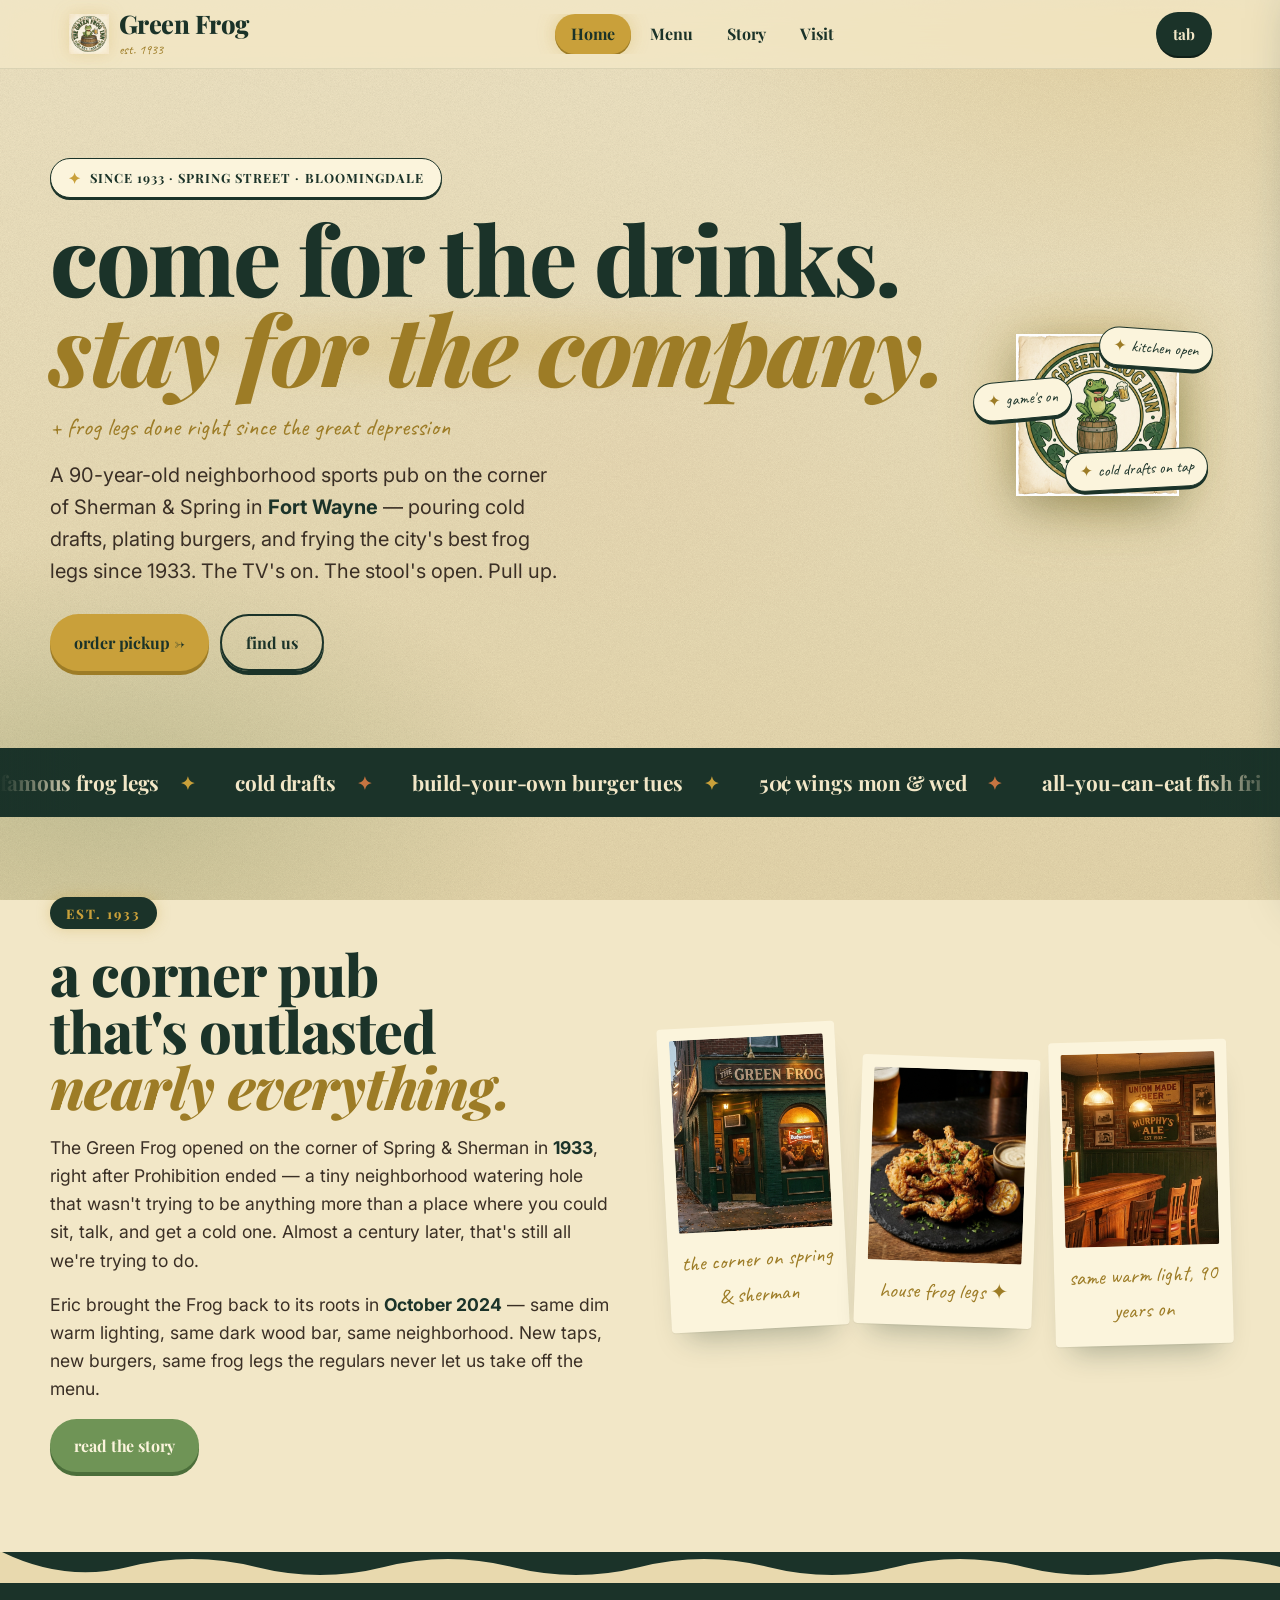
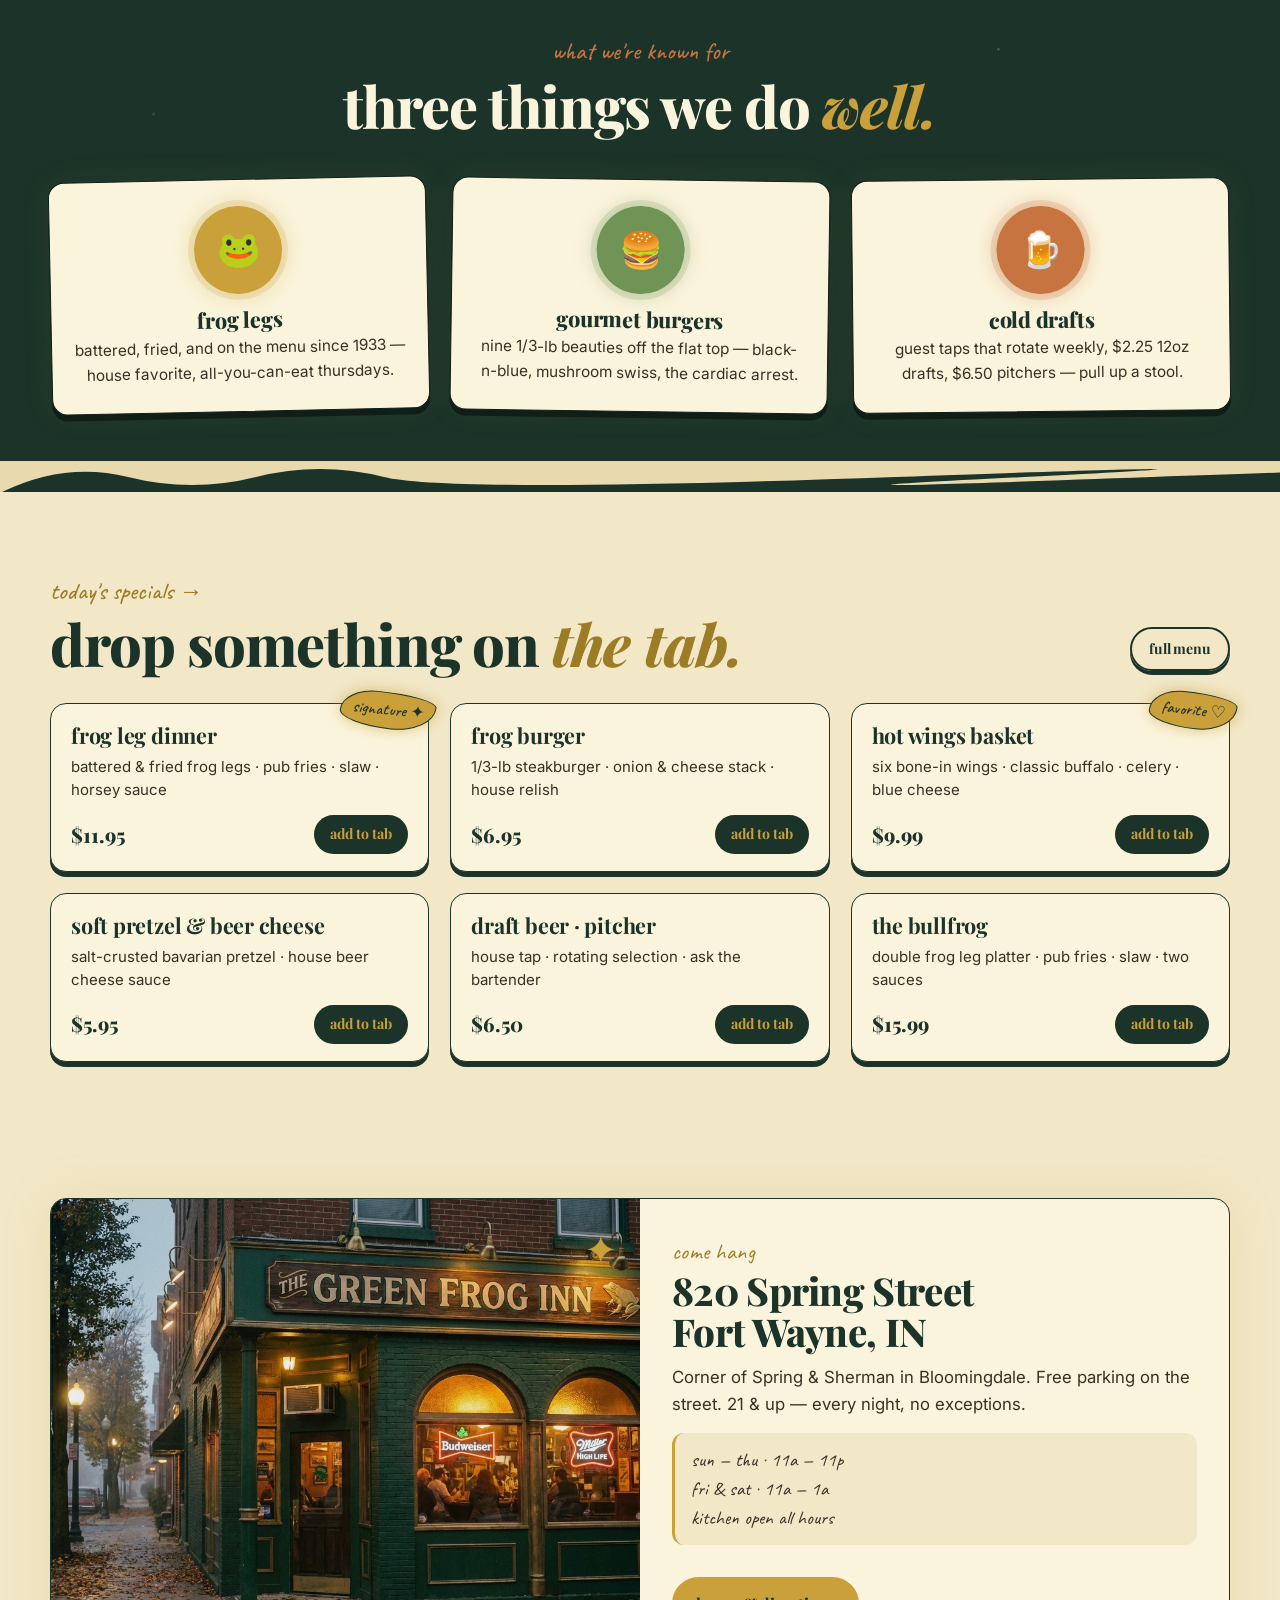
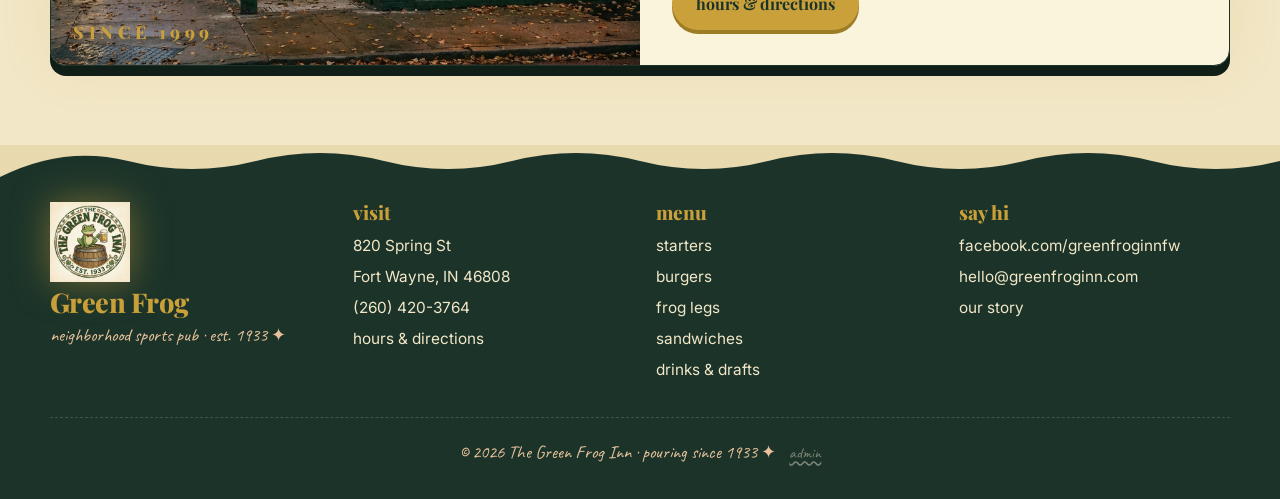
==== index.html @ 56361b11 "feat: The Green Frog Inn — 1933 neighborhood sports pub demo site 5-page customer site (index/menu/s" ====
<!doctype html>
<html lang="en">
<head>
  <meta charset="utf-8">
  <meta name="viewport" content="width=device-width, initial-scale=1, viewport-fit=cover">
  <meta name="theme-color" content="#1B3329">
  <title>The Green Frog Inn — neighborhood sports pub · Fort Wayne since 1933</title>
  <meta name="description" content="The Green Frog Inn — Fort Wayne's neighborhood sports pub on Spring Street since 1933. Burgers, frog legs, wings, cold drafts, and the warmest welcome on the north side. Order pickup or come hang.">
  <link rel="icon" href="assets/img/frog-nav.png">
  <link rel="preconnect" href="https://fonts.googleapis.com">
  <link rel="preconnect" href="https://fonts.gstatic.com" crossorigin>
  <link href="https://fonts.googleapis.com/css2?family=Caveat:wght@400;500;600;700&family=Inter:wght@400;500;600;700;800;900&family=Playfair+Display:ital,wght@0,400..900;1,400..900&display=swap" rel="stylesheet">
  <link rel="stylesheet" href="assets/css/base.css">
  <link rel="stylesheet" href="assets/css/components.css">
  <link rel="stylesheet" href="assets/css/pages.css">
</head>
<body>

<!-- ========== NAV ========== -->
<header class="nav" role="banner">
  <div class="wrap nav__row">
    <a class="nav__brand" href="index.html" aria-label="The Green Frog Inn — home">
      <img src="assets/img/frog-mark.png" alt="">
      <span>
        <span class="nav__brand-text">Green Frog</span>
        <span class="nav__brand-tag">est. 1933</span>
      </span>
    </a>
    <nav class="nav__links" aria-label="Primary">
      <a class="nav__link" href="index.html">Home</a>
      <a class="nav__link" href="menu.html">Menu</a>
      <a class="nav__link" href="story.html">Story</a>
      <a class="nav__link" href="visit.html">Visit</a>
    </nav>
    <button class="nav__cart" data-cart-open aria-label="Open tab">
      <span>tab</span>
      <span class="nav__cart-count" data-cart-count style="display:none">0</span>
    </button>
  </div>
</header>

<!-- ========== HERO ========== -->
<section class="hero">
  <div class="hero__fireflies" aria-hidden="true">
    <span></span><span></span><span></span><span></span><span></span>
  </div>
  <div class="wrap hero__inner">
    <div class="hero__copy">
      <span class="hero__eyebrow" data-reveal>since 1933 · spring street · bloomingdale</span>
      <h1 class="hero__title" data-reveal data-reveal-delay="1">
        <span>come for the drinks.</span>
        <span class="hero__title-glow">stay for the company.</span>
      </h1>
      <span class="hero__hand-tag" data-reveal data-reveal-delay="2">+ frog legs done right since the great depression</span>
      <p class="hero__lede" data-reveal data-reveal-delay="2">
        A 90-year-old neighborhood sports pub on the corner of Sherman &amp; Spring in
        <strong>Fort Wayne</strong> — pouring cold drafts, plating burgers, and frying
        the city's best frog legs since 1933. The TV's on. The stool's open. Pull up.
      </p>
      <div class="hero__ctas" data-reveal data-reveal-delay="3">
        <a class="btn btn--ember" href="menu.html">order pickup →</a>
        <a class="btn btn--ghost" href="visit.html">find us</a>
      </div>
    </div>
    <div class="hero__art">
      <div class="hero__art-blob"></div>
      <div class="hero__art-blob moss"></div>
      <img class="hero__art-mark" src="assets/img/frog-logo.png" alt="The Green Frog Inn vintage 1933 pub badge with a friendly green frog on a barrel holding a beer">
      <span class="hero__art-tag t1">kitchen open</span>
      <span class="hero__art-tag t2">game's on</span>
      <span class="hero__art-tag t3">cold drafts on tap</span>
    </div>
  </div>
</section>

<!-- ========== MARQUEE ========== -->
<div class="marquee" aria-hidden="true">
  <div class="marquee__track">
    <span>famous frog legs</span>
    <span>cold drafts</span>
    <span>build-your-own burger tues</span>
    <span>50¢ wings mon &amp; wed</span>
    <span>all-you-can-eat fish fri</span>
    <span>since '33</span>
    <span>spring &amp; sherman</span>
    <span>21 &amp; up · always</span>
  </div>
</div>

<!-- ========== STORY ========== -->
<section class="story">
  <div class="wrap story__inner">
    <div class="story__copy" data-reveal>
      <span class="story__since">EST. 1933</span>
      <h2>a corner pub<br>that's outlasted<br><em>nearly everything.</em></h2>
      <p>
        The Green Frog opened on the corner of Spring &amp; Sherman in <strong>1933</strong>,
        right after Prohibition ended — a tiny neighborhood watering hole that wasn't
        trying to be anything more than a place where you could sit, talk, and get
        a cold one. Almost a century later, that's still all we're trying to do.
      </p>
      <p>
        Eric brought the Frog back to its roots in <strong>October 2024</strong> —
        same dim warm lighting, same dark wood bar, same neighborhood. New taps,
        new burgers, same frog legs the regulars never let us take off the menu.
      </p>
      <a class="btn btn--moss" href="story.html">read the story</a>
    </div>
    <div class="story__photos" data-reveal data-reveal-delay="2">
      <figure class="polaroid polaroid--tilt-l">
        <img src="assets/img/storefront.png" alt="The Green Frog Inn corner pub at twilight, warm amber glow inside the windows">
        <figcaption>the corner on spring &amp; sherman</figcaption>
      </figure>
      <figure class="polaroid polaroid--tilt-r">
        <img src="assets/img/frog-legs.png" alt="A plate of crispy golden fried frog legs with parsley and lemon">
        <figcaption>house frog legs ✦</figcaption>
      </figure>
      <figure class="polaroid polaroid--tilt-c">
        <img src="assets/img/interior.png" alt="Cozy 1933 pub interior with brass beer taps, dark wood bar, and warm tungsten lights">
        <figcaption>same warm light, 90 years on</figcaption>
      </figure>
    </div>
  </div>
</section>

<!-- ========== HIGHLIGHTS ========== -->
<section class="highlights">
  <div class="highlights__stars" aria-hidden="true"></div>
  <div class="wrap">
    <div class="highlights__head">
      <span class="hand">what we're known for</span>
      <h2>three things we do <em>well.</em></h2>
    </div>
    <div class="highlights__row">
      <article class="highlight" data-reveal>
        <div class="highlight__icon">🐸</div>
        <h3>frog legs</h3>
        <p>battered, fried, and on the menu since 1933 — house favorite, all-you-can-eat thursdays.</p>
      </article>
      <article class="highlight" data-reveal data-reveal-delay="1">
        <div class="highlight__icon">🍔</div>
        <h3>gourmet burgers</h3>
        <p>nine 1/3-lb beauties off the flat top — black-n-blue, mushroom swiss, the cardiac arrest.</p>
      </article>
      <article class="highlight" data-reveal data-reveal-delay="2">
        <div class="highlight__icon">🍺</div>
        <h3>cold drafts</h3>
        <p>guest taps that rotate weekly, $2.25 12oz drafts, $6.50 pitchers — pull up a stool.</p>
      </article>
    </div>
  </div>
</section>

<!-- ========== MENU PREVIEW ========== -->
<section class="menu-preview wrap">
  <div class="menu-preview__head">
    <div>
      <span class="hand">today's specials →</span>
      <h2>drop something on <em>the tab.</em></h2>
    </div>
    <a class="btn btn--ghost btn--small" href="menu.html">full menu</a>
  </div>

  <div class="menu-preview__grid" data-reveal>

    <article class="item-card">
      <span class="item-card__sticker">signature ✦</span>
      <h3 class="item-card__name">frog leg dinner</h3>
      <p class="item-card__desc">battered &amp; fried frog legs · pub fries · slaw · horsey sauce</p>
      <div class="item-card__row">
        <span class="item-card__price">$11.95</span>
        <button class="item-card__add"
          data-add
          data-id="frog-legs"
          data-name="frog leg dinner"
          data-price="11.95"
          data-sub="battered · fries · slaw"
          data-emoji="🐸">
          <span>add to tab</span>
        </button>
      </div>
    </article>

    <article class="item-card">
      <h3 class="item-card__name">frog burger</h3>
      <p class="item-card__desc">1/3-lb steakburger · onion &amp; cheese stack · house relish</p>
      <div class="item-card__row">
        <span class="item-card__price">$6.95</span>
        <button class="item-card__add"
          data-add
          data-id="frog-burger"
          data-name="frog burger"
          data-price="6.95"
          data-sub="1/3lb · house relish"
          data-emoji="🍔">
          <span>add to tab</span>
        </button>
      </div>
    </article>

    <article class="item-card">
      <span class="item-card__sticker">favorite ♡</span>
      <h3 class="item-card__name">hot wings basket</h3>
      <p class="item-card__desc">six bone-in wings · classic buffalo · celery · blue cheese</p>
      <div class="item-card__row">
        <span class="item-card__price">$9.99</span>
        <button class="item-card__add"
          data-add
          data-id="wings-basket"
          data-name="hot wings basket"
          data-price="9.99"
          data-sub="6 wings · pick your sauce">
          <span>add to tab</span>
        </button>
      </div>
    </article>

    <article class="item-card">
      <h3 class="item-card__name">soft pretzel &amp; beer cheese</h3>
      <p class="item-card__desc">salt-crusted bavarian pretzel · house beer cheese sauce</p>
      <div class="item-card__row">
        <span class="item-card__price">$5.95</span>
        <button class="item-card__add"
          data-add
          data-id="pretzel"
          data-name="soft pretzel &amp; beer cheese"
          data-price="5.95"
          data-sub="house beer cheese"
          data-emoji="🥨">
          <span>add to tab</span>
        </button>
      </div>
    </article>

    <article class="item-card">
      <h3 class="item-card__name">draft beer · pitcher</h3>
      <p class="item-card__desc">house tap · rotating selection · ask the bartender</p>
      <div class="item-card__row">
        <span class="item-card__price">$6.50</span>
        <button class="item-card__add"
          data-add
          data-id="draft-pitcher"
          data-name="draft beer pitcher"
          data-price="6.50"
          data-sub="rotating tap"
          data-emoji="🍺">
          <span>add to tab</span>
        </button>
      </div>
    </article>

    <article class="item-card">
      <h3 class="item-card__name">the bullfrog</h3>
      <p class="item-card__desc">double frog leg platter · pub fries · slaw · two sauces</p>
      <div class="item-card__row">
        <span class="item-card__price">$15.99</span>
        <button class="item-card__add"
          data-add
          data-id="bullfrog"
          data-name="the bullfrog"
          data-price="15.99"
          data-sub="double frog legs · 2 sauces"
          data-emoji="🐸">
          <span>add to tab</span>
        </button>
      </div>
    </article>

  </div>
</section>

<!-- ========== VISIT TEASER ========== -->
<section class="wrap">
  <div class="visit-teaser" data-reveal>
    <div class="visit-teaser__art">
      <img src="assets/img/storefront.png" alt="The Green Frog Inn at twilight, brick corner pub with warm amber light inside, autumn leaves on the sidewalk">
    </div>
    <div class="visit-teaser__copy">
      <span class="eyebrow">come hang</span>
      <h2>820 Spring Street<br>Fort Wayne, IN</h2>
      <p>Corner of Spring &amp; Sherman in Bloomingdale. Free parking on the street. 21 &amp; up — every night, no exceptions.</p>
      <p class="visit-teaser__hours">
        sun — thu · 11a — 11p<br>
        fri &amp; sat · 11a — 1a<br>
        kitchen open all hours
      </p>
      <a class="btn btn--ember" href="visit.html" style="margin-top:1rem">hours &amp; directions</a>
    </div>
  </div>
</section>

<!-- ========== FOOTER ========== -->
<footer class="footer">
  <div class="footer__grid">
    <div class="footer__brand">
      <img src="assets/img/frog-mark.png" alt="">
      <div class="footer__brand-text">Green Frog</div>
      <span class="footer__brand-tag">neighborhood sports pub · est. 1933 ✦</span>
    </div>
    <div>
      <h4 class="footer__title">visit</h4>
      <div class="footer__list">
        <a>820 Spring St</a>
        <a>Fort Wayne, IN 46808</a>
        <a href="tel:+12604203764">(260) 420-3764</a>
        <a href="visit.html">hours &amp; directions</a>
      </div>
    </div>
    <div>
      <h4 class="footer__title">menu</h4>
      <div class="footer__list">
        <a href="menu.html#starters">starters</a>
        <a href="menu.html#burgers">burgers</a>
        <a href="menu.html#frog-legs">frog legs</a>
        <a href="menu.html#sandwiches">sandwiches</a>
        <a href="menu.html#drinks">drinks &amp; drafts</a>
      </div>
    </div>
    <div>
      <h4 class="footer__title">say hi</h4>
      <div class="footer__list">
        <a href="https://www.facebook.com/greenfroginnfw" target="_blank" rel="noopener">facebook.com/greenfroginnfw</a>
        <a href="mailto:hello@greenfroginn.com">hello@greenfroginn.com</a>
        <a href="story.html">our story</a>
      </div>
    </div>
  </div>
  <div class="footer__bottom">
    © 2026 The Green Frog Inn · pouring since 1933 ✦
    <a href="admin.html">admin</a>
  </div>
</footer>

<!-- ========== CART DRAWER ========== -->
<aside class="cart-drawer" data-cart-drawer aria-hidden="true">
  <div class="cart-drawer__scrim"></div>
  <div class="cart-drawer__panel">
    <div class="cart-drawer__header">
      <h2 class="cart-drawer__title">your tab ✦</h2>
      <button class="cart-drawer__close" data-cart-close aria-label="Close tab">×</button>
    </div>

    <div class="cart-list" data-cart-list></div>

    <div class="cart-empty" data-cart-empty>
      <img src="assets/img/frog-mark.png" alt="">
      <p>nothing on the tab yet — pick something good</p>
      <a class="btn btn--ember btn--small" href="menu.html" style="margin-top:1rem">browse menu</a>
    </div>

    <div class="cart-foot">
      <div class="cart-total">
        <span>total <small>(pickup)</small></span>
        <span data-cart-total>$0.00</span>
      </div>
      <button class="btn btn--ember cart-checkout" data-cart-checkout>
        place pickup order →
      </button>
      <p style="text-align:center;margin-top:.7rem;font-family:var(--font-hand);color:var(--ember-deep);font-size:1.05rem">
        order online, pick up at 820 spring st
      </p>
    </div>
  </div>
</aside>

<!-- ========== CUSTOMIZE MODAL ========== -->
<div class="modal" data-modal hidden role="dialog" aria-modal="true" aria-labelledby="modal-title">
  <div class="modal__scrim" data-modal-close></div>
  <div class="modal__panel">
    <header class="modal__header">
      <h2 id="modal-title" data-modal-title>customize</h2>
      <button class="modal__close" type="button" data-modal-close aria-label="Close">×</button>
    </header>
    <p class="modal__desc" data-modal-desc></p>
    <div data-modal-groups></div>
    <footer class="modal__footer">
      <div class="modal__total"><span>total</span> <span data-modal-total>$0.00</span></div>
      <div class="modal__buttons">
        <button class="modal__remove" type="button" data-modal-remove style="display:none">remove from tab</button>
        <button class="btn btn--ember modal__add" type="button" data-modal-confirm>add to tab</button>
      </div>
    </footer>
  </div>
</div>

<!-- Toast -->
<div class="toast" data-toast role="status" aria-live="polite"></div>

<script src="assets/js/customize.js"></script>
<script src="assets/js/cart.js"></script>
<script src="assets/js/main.js"></script>
</body>
</html>
---- assets/css/base.css ----
/* =========================================================
   THE GREEN FROG INN — Base + Tokens
   "Pond & brass": neighborhood sports pub established 1933.
   Vintage tavern. Forest green. Warm brass. Lily pads.
   Come for the drinks, stay for the company.
   ========================================================= */

:root {
  /* ---------- Color palette ---------- */
  /* Forest — primary canvas (deep moss/pond green) */
  --midnight:      #1B3329;  /* deep forest, almost black-green */
  --midnight-deep: #0F1F18;  /* darkest pond ink */
  --dusk:          #2E4D3C;  /* lighter forest */
  --dusk-2:        #426B53;  /* hover/border forest */

  /* Brass — primary accent (warm pub brass/gold) */
  --ember:         #C9A03A;  /* warm brass */
  --ember-deep:    #9D7C26;  /* deeper antiqued brass */
  --ember-glow:    #E8C868;  /* polished brass glow */

  /* Honey — secondary warm (gilded gold) */
  --honey:         #D9B65D;  /* honey gold */
  --honey-soft:    #F2DD9C;  /* soft honey */

  /* Moss — sage/lily-pad green accent */
  --moss:          #6F9456;  /* lily pad green */
  --moss-deep:     #4B6E3A;  /* leaf-back deep green */

  /* Peach — copper rust accent (warm) */
  --peach:         #C77441;  /* copper rust */
  --peach-soft:    #E8C29B;  /* soft warm sand */

  /* Parchment — page backdrop (aged paper) */
  --cream:         #F2E7C7;  /* warm aged cream */
  --cream-2:       #E8D9AE;  /* deeper cream parchment */
  --cream-3:       #D3BD86;  /* sandstone */
  --paper:         #FBF4DC;  /* lightest aged paper */

  /* Neutrals */
  --ink:           #1A1410;  /* darkest brown-black */
  --ink-soft:      #3A2F25;  /* warm dark */
  --bone:          #FCF6E2;

  /* Pond / frog accent */
  --pond:          #0F2D24;  /* deep pond water */
  --frog-belly:    #E8DC9B;  /* pale frog-belly yellow-cream */
  --lily-bloom:    #F2C2D8;  /* lily bloom pink (subtle accent) */

  /* ---------- Type ---------- */
  --font-display: 'Playfair Display', 'Iowan Old Style', Georgia, serif;
  --font-body:    'Inter', system-ui, -apple-system, sans-serif;
  --font-hand:    'Caveat', 'Bradley Hand', cursive;
  --font-mono:    'JetBrains Mono', 'Courier New', monospace;

  /* ---------- Sizing ---------- */
  --fs-eyebrow: 0.78rem;
  --fs-body:    1.05rem;
  --fs-lead:    1.25rem;
  --fs-h6:      1.15rem;
  --fs-h5:      1.4rem;
  --fs-h4:      1.85rem;
  --fs-h3:      2.4rem;
  --fs-h2:      clamp(2rem, 4.6vw, 3.6rem);
  --fs-h1:      clamp(2.2rem, 7vw, 5.6rem);
  --fs-mega:    clamp(3.4rem, 11vw, 8.4rem);

  /* ---------- Spacing ---------- */
  --gap-1: .35rem;
  --gap-2: .7rem;
  --gap-3: 1.1rem;
  --gap-4: 1.6rem;
  --gap-5: 2.4rem;
  --gap-6: 3.5rem;
  --gap-7: 5rem;
  --gap-8: 7rem;

  /* ---------- Radii ---------- */
  --r-blob:   55% 45% 60% 40% / 40% 55% 45% 60%;
  --r-blob-2: 38% 62% 45% 55% / 60% 30% 70% 40%;
  --r-pill:   999px;
  --r-card:   16px;
  --r-soft:   12px;

  /* ---------- Shadows ---------- */
  --sh-paper:    0 1px 0 rgba(15,31,24,.04), 0 18px 32px -14px rgba(15,31,24,.28);
  --sh-pop:      0 6px 0 var(--midnight);
  --sh-pop-sm:   0 4px 0 var(--midnight);
  --sh-pop-ember:0 4px 0 var(--ember-deep);
  --sh-glow:     0 0 24px rgba(201,160,58,.45), 0 0 50px rgba(201,160,58,.18);
  --sh-glow-sm:  0 0 14px rgba(201,160,58,.55);
  --sh-glow-moss:0 0 18px rgba(111,148,86,.40);

  /* ---------- Motion ---------- */
  --ease-glow:    cubic-bezier(.22,.61,.36,1);
  --ease-bouncy:  cubic-bezier(.34,1.32,.64,1);
  --ease-soft:    cubic-bezier(.4,.05,.2,1);
  --ease-hop:     cubic-bezier(.5,1.8,.4,.9);
}

/* ---------- Reset ---------- */
*, *::before, *::after { box-sizing: border-box; margin: 0; padding: 0; }
html { scroll-behavior: smooth; -webkit-text-size-adjust: 100%; }
body {
  font-family: var(--font-body);
  font-size: var(--fs-body);
  font-weight: 400;
  line-height: 1.6;
  color: var(--ink-soft);
  background: var(--cream);
  overflow-x: hidden;
  min-height: 100vh;
  position: relative;
  -webkit-font-smoothing: antialiased;
  -moz-osx-font-smoothing: grayscale;
}
img, svg, video { display: block; max-width: 100%; height: auto; }
button { font: inherit; cursor: pointer; border: 0; background: none; color: inherit; }
a { color: inherit; text-decoration: none; }
ul { list-style: none; }
input, textarea, select { font: inherit; color: inherit; }

/* ---------- Page atmosphere — aged parchment + pond mist ---------- */
body::before {
  content: "";
  position: fixed; inset: 0; z-index: 0; pointer-events: none;
  opacity: .25; mix-blend-mode: multiply;
  background-image: url("data:image/svg+xml;utf8,<svg xmlns='http://www.w3.org/2000/svg' width='260' height='260'><filter id='n'><feTurbulence type='fractalNoise' baseFrequency='1.5' numOctaves='2' stitchTiles='stitch'/><feColorMatrix values='0 0 0 0 0.12 0 0 0 0 0.10 0 0 0 0 0.07 0 0 0 0.55 0'/></filter><rect width='100%' height='100%' filter='url(%23n)'/></svg>");
}

/* Forest-to-amber wash, anchored to scroll — pond reflection */
body::after {
  content: "";
  position: fixed; inset: 0; z-index: -1; pointer-events: none;
  background:
    radial-gradient(55% 45% at 90% 0%, rgba(201,160,58,.22), transparent 70%),
    radial-gradient(50% 40% at 8% 88%, rgba(75,110,58,.20), transparent 70%),
    radial-gradient(30% 30% at 50% 50%, rgba(232,194,155,.10), transparent 70%),
    linear-gradient(180deg, var(--cream) 0%, var(--cream-2) 100%);
}

main, section, header, footer, nav { position: relative; z-index: 1; }

/* ---------- Typography presets ---------- */
.eyebrow {
  font-family: var(--font-hand);
  font-size: 1.4rem;
  color: var(--ember-deep);
  display: inline-block;
  letter-spacing: .02em;
}
.hand {
  font-family: var(--font-hand);
  color: var(--ember-deep);
  font-weight: 500;
}
.display {
  font-family: var(--font-display);
  font-weight: 800;
  letter-spacing: -.02em;
  line-height: .95;
  color: var(--midnight);
}

h1, h2, h3, h4 {
  font-family: var(--font-display);
  font-weight: 800;
  line-height: 1.05;
  letter-spacing: -.018em;
  color: var(--midnight);
}
h1 { font-size: var(--fs-h1); line-height: 1.0; }
h2 { font-size: var(--fs-h2); }
h3 { font-size: var(--fs-h3); }
h4 { font-size: var(--fs-h4); }
p { max-width: 64ch; }
strong { color: var(--midnight); font-weight: 700; }
em {
  font-style: italic;
  color: var(--ember-deep);
  font-family: var(--font-display);
}

/* ---------- Layout helpers ---------- */
.wrap        { width: min(1180px, 100% - 2.4rem); margin-inline: auto; }
.wrap-narrow { width: min(820px,  100% - 2.4rem); margin-inline: auto; }
.section       { padding-block: var(--gap-7); }
.section-tight { padding-block: var(--gap-6); }

/* ---------- Selection / Focus ---------- */
::selection { background: var(--ember); color: var(--midnight); }
:focus-visible {
  outline: 2px solid var(--ember-deep);
  outline-offset: 3px;
  border-radius: 6px;
}

/* ---------- Reveal on scroll ---------- */
[data-reveal] {
  opacity: 0;
  transform: translateY(28px);
  transition: opacity .75s var(--ease-soft), transform .75s var(--ease-glow);
}
[data-reveal].is-revealed { opacity: 1; transform: none; }
[data-reveal][data-reveal-delay="1"] { transition-delay: .08s; }
[data-reveal][data-reveal-delay="2"] { transition-delay: .18s; }
[data-reveal][data-reveal-delay="3"] { transition-delay: .28s; }
[data-reveal][data-reveal-delay="4"] { transition-delay: .38s; }

/* ---------- Brass glow animation (signature) ---------- */
@keyframes ember-pulse {
  0%, 100% {
    box-shadow:
      0 0 0 rgba(201,160,58,0),
      0 0 18px rgba(201,160,58,.45),
      0 0 40px rgba(201,160,58,.18);
  }
  50% {
    box-shadow:
      0 0 2px rgba(232,200,104,.7),
      0 0 36px rgba(201,160,58,.65),
      0 0 70px rgba(201,160,58,.35);
  }
}

/* ---------- Lily pad drift (replaces firefly drift) ---------- */
@keyframes firefly-drift {
  0%, 100% { transform: translate(0, 0) rotate(0deg); }
  25%      { transform: translate(8px, -10px) rotate(6deg); }
  50%      { transform: translate(-4px, -18px) rotate(-4deg); }
  75%      { transform: translate(-10px, -6px) rotate(3deg); }
}

/* ---------- Frog hop (the signature motion) ---------- */
@keyframes frog-hop {
  0%, 60%, 100% { transform: translateY(0); }
  20%           { transform: translateY(-14px) scaleY(.96); }
  35%           { transform: translateY(-6px)  scaleY(1.06); }
}

/* ---------- Pond ripple ---------- */
@keyframes pond-ripple {
  0%   { transform: scale(.85); opacity: 0; }
  20%  { opacity: .6; }
  100% { transform: scale(1.8); opacity: 0; }
}

/* ---------- Brass flicker (lantern flicker, gentle) ---------- */
@keyframes glow-flicker {
  0%, 100% { opacity: .9;  filter: brightness(1); }
  45%      { opacity: 1;   filter: brightness(1.12); }
  55%      { opacity: .8;  filter: brightness(.94); }
}

/* ---------- Bubble float (rising bubbles in hero) ---------- */
@keyframes bubble-rise {
  0%   { transform: translateY(0)     scale(.85); opacity: 0; }
  10%  { opacity: .8; }
  90%  { opacity: .55; }
  100% { transform: translateY(-180px) scale(1.15); opacity: 0; }
}

/* ---------- Beer foam wobble (subtle, for accents) ---------- */
@keyframes foam-wobble {
  0%, 100% { transform: translateY(0)  rotate(0deg); }
  50%      { transform: translateY(-2px) rotate(.6deg); }
}

/* ---------- Reduced motion ---------- */
@media (prefers-reduced-motion: reduce) {
  *, *::before, *::after {
    animation-duration: 0.01ms !important;
    animation-iteration-count: 1 !important;
    transition-duration: 0.01ms !important;
    scroll-behavior: auto !important;
  }
}
---- assets/css/components.css ----
/* =========================================================
   FIREFLY — Components
   Glow-forward, refined, established neighborhood institution
   ========================================================= */

/* ---------- NAV — sticky, glowing edge on scroll ---------- */
.nav {
  position: sticky;
  top: 0;
  z-index: 50;
  backdrop-filter: blur(14px) saturate(140%);
  -webkit-backdrop-filter: blur(14px) saturate(140%);
  background: rgba(242,231,199,.82);
  border-bottom: 1px solid rgba(27,51,41,.10);
  transition: box-shadow .3s var(--ease-soft);
}
.nav.is-scrolled {
  box-shadow: 0 4px 24px -8px rgba(27,51,41,.18);
  background: rgba(242,231,199,.92);
}
.nav__row {
  display: grid;
  grid-template-columns: auto 1fr auto;
  align-items: center;
  gap: 1rem;
  padding: .7rem 1.2rem;
}
.nav__brand {
  display: inline-flex; align-items: center; gap: .6rem;
  text-decoration: none;
  flex-shrink: 0;
}
.nav__brand img {
  height: 40px; width: auto;
  filter: drop-shadow(0 0 8px rgba(201,160,58,.25));
  transition: transform .4s var(--ease-bouncy), filter .3s;
}
.nav__brand:hover img {
  transform: rotate(-8deg) scale(1.08);
  filter: drop-shadow(0 0 14px rgba(201,160,58,.55));
}
.nav__brand-text {
  font-family: var(--font-display);
  font-weight: 800;
  font-size: 1.6rem;
  color: var(--midnight);
  letter-spacing: -.02em;
  line-height: 1;
  font-variation-settings: "opsz" 144, "SOFT" 30;
}
.nav__brand-tag {
  display: block;
  font-family: var(--font-hand);
  color: var(--ember-deep);
  font-size: .85rem;
  margin-top: 1px;
  line-height: 1;
}

.nav__links {
  display: flex; align-items: center; gap: .15rem;
  justify-content: center;
  overflow-x: auto;
  scrollbar-width: none;
  scroll-snap-type: x proximity;
}
.nav__links::-webkit-scrollbar { display: none; }
.nav__link {
  position: relative;
  font-family: var(--font-display);
  font-weight: 700;
  font-size: 1rem;
  color: var(--midnight);
  padding: .45rem 1rem;
  border-radius: var(--r-pill);
  white-space: nowrap;
  scroll-snap-align: center;
  transition: color .25s, background .25s;
  font-variation-settings: "opsz" 36, "SOFT" 50;
}
.nav__link::before {
  content: "";
  position: absolute;
  inset: auto 1rem 4px;
  height: 2px;
  background: var(--ember);
  border-radius: 2px;
  transform: scaleX(0);
  transform-origin: center;
  transition: transform .35s var(--ease-bouncy);
}
.nav__link:hover { color: var(--ember-deep); }
.nav__link:hover::before { transform: scaleX(1); }
.nav__link.is-active {
  color: var(--midnight);
  background: var(--ember);
  box-shadow: 0 2px 0 var(--ember-deep), 0 0 18px rgba(201,160,58,.35);
}
.nav__link.is-active::before { display: none; }

.nav__cart {
  display: inline-flex; align-items: center; gap: .45rem;
  padding: .55rem 1rem;
  background: var(--midnight);
  color: var(--cream);
  border-radius: var(--r-pill);
  font-family: var(--font-display);
  font-weight: 700;
  font-size: .95rem;
  box-shadow: 0 0 0 1px var(--midnight), 0 3px 0 var(--midnight-deep);
  transition: transform .25s var(--ease-bouncy), box-shadow .25s, background .25s;
  flex-shrink: 0;
  font-variation-settings: "opsz" 36;
}
.nav__cart:hover {
  background: var(--ember-deep);
  transform: translateY(-2px);
  box-shadow: 0 0 0 1px var(--ember-deep), 0 5px 0 var(--midnight-deep), 0 0 22px rgba(201,160,58,.4);
}
.nav__cart:active { transform: translateY(1px); box-shadow: 0 0 0 1px var(--midnight), 0 1px 0 var(--midnight-deep); }
.nav__cart-count {
  display: inline-grid; place-items: center;
  min-width: 22px; height: 22px;
  border-radius: var(--r-pill);
  background: var(--ember);
  color: var(--midnight);
  font-size: .8rem; font-weight: 800;
  padding: 0 6px;
}

/* MOBILE NAV — collapses to a single visible row, with brand + cart + a hamburger-pill */
@media (max-width: 760px) {
  .nav__row {
    grid-template-columns: 1fr auto;
    grid-template-rows: auto auto;
    grid-template-areas:
      "brand cart"
      "links links";
    padding: .55rem .85rem .65rem;
    gap: .55rem .8rem;
    row-gap: .6rem;
  }
  .nav__brand { grid-area: brand; }
  .nav__cart  { grid-area: cart;  }
  .nav__links {
    grid-area: links;
    display: grid;
    grid-template-columns: repeat(4, 1fr);
    gap: .35rem;
    overflow: visible;
    padding: 0;
  }
  .nav__brand img { height: 36px; }
  .nav__brand-text { font-size: 1.35rem; }
  .nav__brand-tag { display: none; }
  .nav__link {
    font-size: .82rem;
    padding: .45rem .3rem;
    text-align: center;
    border-radius: 10px;
    border: 1.5px solid var(--midnight);
    background: var(--paper);
  }
  .nav__link::before { display: none; }
  .nav__link:nth-child(odd)  { transform: rotate(-1deg); }
  .nav__link:nth-child(even) { transform: rotate(1deg); }
  .nav__link.is-active {
    background: var(--midnight);
    color: var(--ember);
    transform: rotate(0deg);
    box-shadow: 0 2px 0 var(--ember), 0 0 14px rgba(201,160,58,.4);
  }
  .nav__cart { padding: .45rem .8rem; font-size: .9rem; }
  .nav__cart-count { min-width: 20px; height: 20px; font-size: .75rem; }
}
@media (max-width: 420px) {
  .nav__brand-text { font-size: 1.15rem; }
  .nav__link { font-size: .72rem; padding: .42rem .2rem; }
  .nav__cart span:first-child { display: none; }
}

/* ---------- BUTTONS — solid weight, glow on hover ---------- */
.btn {
  display: inline-flex; align-items: center; gap: .5rem;
  font-family: var(--font-display);
  font-weight: 700;
  font-size: 1rem;
  padding: .85rem 1.5rem;
  border-radius: var(--r-pill);
  background: var(--midnight);
  color: var(--paper);
  box-shadow: 0 4px 0 var(--midnight-deep);
  transition: transform .25s var(--ease-bouncy), box-shadow .25s, background .25s;
  border: 0;
  font-variation-settings: "opsz" 60;
  letter-spacing: -.005em;
}
.btn:hover {
  transform: translateY(-3px);
  box-shadow: 0 7px 0 var(--midnight-deep), 0 0 24px rgba(27,51,41,.25);
}
.btn:active { transform: translateY(2px); box-shadow: 0 2px 0 var(--midnight-deep); }

.btn--ember {
  background: var(--ember);
  color: var(--midnight);
  box-shadow: 0 4px 0 var(--ember-deep);
}
.btn--ember:hover {
  background: var(--honey);
  box-shadow: 0 7px 0 var(--ember-deep), 0 0 30px rgba(201,160,58,.6);
}
.btn--ember:active { box-shadow: 0 2px 0 var(--ember-deep); }

.btn--moss {
  background: var(--moss);
  color: var(--paper);
  box-shadow: 0 4px 0 var(--moss-deep);
}
.btn--moss:hover {
  box-shadow: 0 7px 0 var(--moss-deep), 0 0 24px rgba(111,148,86,.4);
}
.btn--moss:active { box-shadow: 0 2px 0 var(--moss-deep); }

.btn--ghost {
  background: transparent;
  color: var(--midnight);
  border: 2px solid var(--midnight);
  box-shadow: 0 4px 0 var(--midnight);
}
.btn--ghost:hover {
  background: var(--midnight);
  color: var(--ember);
}

.btn--small { font-size: .88rem; padding: .55rem 1.05rem; }

/* ---------- DIVIDERS — wavy ember underline ---------- */
.squiggle {
  display: block;
  width: 100%;
  height: 24px;
  color: var(--ember);
  margin-block: var(--gap-4);
}
.squiggle svg { width: 100%; height: 100%; display: block; }

/* ---------- POLAROID CARD ---------- */
.polaroid {
  background: var(--paper);
  padding: 12px 12px 18px;
  border-radius: 4px;
  box-shadow: 0 1px 1px rgba(27,51,41,.06), 0 20px 30px -16px rgba(27,51,41,.35);
  position: relative;
}
.polaroid img {
  width: 100%; aspect-ratio: 4/5; object-fit: cover;
  border-radius: 2px;
  background: var(--cream-3);
}
.polaroid figcaption {
  margin-top: 12px;
  font-family: var(--font-hand);
  font-size: 1.35rem;
  color: var(--ember-deep);
  text-align: center;
  transform: rotate(-1deg);
}
.polaroid--tilt-l { transform: rotate(-3deg); }
.polaroid--tilt-r { transform: rotate(2.5deg); }
.polaroid--tilt-c { transform: rotate(-.8deg); }

/* ---------- MENU ITEM CARD ---------- */
.item-card {
  background: var(--paper);
  border: 1.5px solid var(--midnight);
  border-radius: var(--r-card);
  padding: 1.25rem 1.25rem 1.1rem;
  display: grid;
  grid-template-rows: auto 1fr auto;
  gap: .5rem;
  position: relative;
  box-shadow: 0 5px 0 var(--midnight);
  transition: transform .35s var(--ease-bouncy), box-shadow .35s, border-color .25s;
}
.item-card:hover {
  transform: translate(-2px, -4px);
  box-shadow: 0 9px 0 var(--midnight), 0 0 26px rgba(201,160,58,.18);
  border-color: var(--ember-deep);
}
.item-card__name {
  font-family: var(--font-display);
  font-weight: 700;
  font-size: 1.35rem;
  color: var(--midnight);
  line-height: 1.05;
  font-variation-settings: "opsz" 60, "SOFT" 50;
  letter-spacing: -.01em;
}
.item-card__desc {
  font-size: .94rem;
  color: var(--ink-soft);
  line-height: 1.55;
}
.item-card__row {
  display: flex; align-items: center; justify-content: space-between;
  margin-top: .35rem;
  gap: .55rem;
}
.item-card__price {
  font-family: var(--font-display);
  font-weight: 800;
  font-size: 1.25rem;
  color: var(--midnight);
}
.item-card__add {
  display: inline-flex; align-items: center; gap: .35rem;
  background: var(--midnight); color: var(--ember);
  padding: .5rem 1rem;
  border-radius: var(--r-pill);
  font-family: var(--font-display);
  font-weight: 700;
  font-size: .88rem;
  transition: background .2s, color .2s, transform .25s var(--ease-bouncy), box-shadow .25s;
}
.item-card__add:hover {
  background: var(--ember);
  color: var(--midnight);
  box-shadow: 0 0 18px rgba(201,160,58,.55);
}
.item-card__add.is-added {
  background: var(--moss);
  color: var(--paper);
}

.item-card__sticker {
  position: absolute;
  top: -12px; right: -8px;
  background: var(--ember);
  color: var(--midnight);
  font-family: var(--font-hand);
  font-size: 1.05rem;
  font-weight: 500;
  padding: .25rem .7rem;
  border-radius: var(--r-blob-2);
  border: 1.5px solid var(--midnight);
  transform: rotate(6deg);
  box-shadow: 0 0 14px rgba(201,160,58,.6);
}

/* ---------- CART DRAWER ---------- */
.cart-drawer {
  position: fixed; inset: 0;
  display: grid;
  grid-template-columns: 1fr min(420px, 92vw);
  pointer-events: none;
  z-index: 100;
}
.cart-drawer__scrim {
  background: rgba(27,51,41,.55);
  backdrop-filter: blur(2px);
  -webkit-backdrop-filter: blur(2px);
  opacity: 0;
  transition: opacity .35s var(--ease-soft);
}
.cart-drawer__panel {
  background: var(--paper);
  border-left: 2px solid var(--midnight);
  padding: 1.4rem 1.4rem 2rem;
  overflow-y: auto;
  transform: translateX(110%);
  transition: transform .45s var(--ease-glow);
  display: flex; flex-direction: column;
  box-shadow: -20px 0 50px rgba(27,51,41,.4);
}
.cart-drawer.is-open { pointer-events: auto; }
.cart-drawer.is-open .cart-drawer__scrim { opacity: 1; pointer-events: auto; }
.cart-drawer.is-open .cart-drawer__panel { transform: translateX(0); }

.cart-drawer__header {
  display: flex; align-items: center; justify-content: space-between;
  margin-bottom: 1rem;
  padding-bottom: .8rem;
  border-bottom: 1.5px dashed var(--dusk-2);
}
.cart-drawer__title {
  font-family: var(--font-display);
  font-weight: 800;
  font-size: 1.7rem;
  color: var(--midnight);
  letter-spacing: -.02em;
}
.cart-drawer__close {
  width: 38px; height: 38px;
  border-radius: var(--r-pill);
  background: var(--cream-2);
  font-size: 1.3rem;
  display: grid; place-items: center;
  transition: transform .3s var(--ease-bouncy), background .25s;
  color: var(--midnight);
}
.cart-drawer__close:hover { background: var(--midnight); color: var(--ember); transform: rotate(90deg); }

.cart-list { display: flex; flex-direction: column; gap: .85rem; flex: 1; }
.cart-line {
  display: grid;
  grid-template-columns: 50px 1fr auto;
  gap: .8rem;
  align-items: center;
  padding: .7rem;
  background: var(--cream);
  border: 1.5px solid rgba(27,51,41,.18);
  border-radius: var(--r-soft);
}
.cart-line__name {
  font-family: var(--font-display);
  font-weight: 700;
  color: var(--midnight);
  font-size: 1rem;
  line-height: 1.1;
}
.cart-line__sub {
  font-family: var(--font-hand);
  color: var(--ember-deep);
  font-size: 1rem;
  line-height: 1;
}
.cart-line__qty {
  display: inline-flex; align-items: center; gap: .4rem;
  margin-top: .35rem;
}
.cart-line__qty button {
  width: 26px; height: 26px;
  border-radius: var(--r-pill);
  background: var(--paper);
  border: 1.5px solid var(--midnight);
  font-family: var(--font-display);
  font-weight: 700;
  line-height: 1;
  color: var(--midnight);
  transition: background .2s, color .2s;
}
.cart-line__qty button:hover { background: var(--ember); }
.cart-line__qty span { min-width: 18px; text-align: center; font-family: var(--font-display); font-weight: 700; color: var(--midnight); }

.cart-mark {
  width: 50px; height: 50px;
  border-radius: 10px;
  background: var(--midnight);
  color: var(--ember);
  display: grid; place-items: center;
  font-size: 1.6rem;
  filter: drop-shadow(0 0 8px rgba(201,160,58,.3));
}

.cart-empty {
  text-align: center;
  padding: 2.5rem 1rem;
  color: var(--ink-soft);
}
.cart-empty img {
  width: 96px;
  margin: 0 auto 1rem;
  opacity: .9;
  animation: glow-flicker 3.5s ease-in-out infinite;
}
.cart-empty p {
  margin: 0 auto;
  font-family: var(--font-hand);
  font-size: 1.4rem;
  color: var(--ember-deep);
  max-width: 22ch;
}

.cart-foot {
  margin-top: 1rem;
  padding-top: .9rem;
  border-top: 1.5px dashed var(--dusk-2);
}
.cart-total {
  display: flex; justify-content: space-between; align-items: baseline;
  font-family: var(--font-display);
  font-weight: 800;
  font-size: 1.4rem;
  color: var(--midnight);
  margin-bottom: 1rem;
}
.cart-total small { font-size: .8rem; color: var(--ink-soft); font-weight: 500; }
.cart-checkout { width: 100%; justify-content: center; }

.cart-line__right { text-align: right; display: flex; flex-direction: column; align-items: flex-end; gap: .35rem; }
.cart-line__price { font-family: var(--font-display); font-weight: 800; font-size: 1.05rem; color: var(--midnight); }
.cart-line__actions { display: flex; gap: .25rem; }
.cart-line__edit, .cart-line__remove {
  font-family: var(--font-hand);
  font-size: 1rem;
  padding: .25rem .55rem;
  border-radius: 999px;
  transition: background .2s, color .2s;
}
.cart-line__edit  { color: var(--moss-deep); }
.cart-line__edit:hover { background: var(--moss); color: var(--paper); }
.cart-line__remove { color: var(--ember-deep); }
.cart-line__remove:hover { background: var(--midnight); color: var(--ember); }

/* ---------- CUSTOMIZE MODAL ---------- */
.modal {
  position: fixed; inset: 0; z-index: 110;
  display: flex; align-items: center; justify-content: center;
  padding: 1rem;
  pointer-events: none;
}
.modal[hidden] { display: none; }
.modal.is-open { pointer-events: auto; }
.modal__scrim {
  position: absolute; inset: 0;
  background: rgba(27,51,41,.65);
  backdrop-filter: blur(6px);
  -webkit-backdrop-filter: blur(6px);
  opacity: 0;
  transition: opacity .3s var(--ease-soft);
}
.modal.is-open .modal__scrim { opacity: 1; }
.modal__panel {
  position: relative;
  background: var(--paper);
  border: 1.5px solid var(--midnight);
  border-radius: 22px;
  padding: 1.6rem 1.6rem 1.4rem;
  max-width: 540px;
  width: 100%;
  max-height: 92vh;
  overflow-y: auto;
  box-shadow: 0 12px 0 var(--midnight), 0 30px 60px -12px rgba(27,51,41,.55);
  transform: translateY(20px) scale(.96);
  opacity: 0;
  transition: transform .4s var(--ease-glow), opacity .25s var(--ease-soft);
}
.modal.is-open .modal__panel { transform: none; opacity: 1; }
.modal__header {
  display: flex; align-items: center; justify-content: space-between;
  margin-bottom: .25rem;
}
.modal__header h2 {
  font-family: var(--font-display);
  font-weight: 800;
  font-size: 1.85rem;
  color: var(--midnight);
  line-height: 1;
}
.modal__close {
  width: 36px; height: 36px;
  border-radius: 50%;
  background: var(--cream-2);
  display: grid; place-items: center;
  font-size: 1.3rem;
  color: var(--midnight);
  transition: transform .3s var(--ease-bouncy), background .25s, color .25s;
}
.modal__close:hover { background: var(--midnight); color: var(--ember); transform: rotate(90deg); }
.modal__desc {
  color: var(--ink-soft);
  font-style: italic;
  margin-bottom: 1.2rem;
  font-size: .98rem;
}

.opt-group { margin-bottom: 1.1rem; }
.opt-group__label {
  font-family: var(--font-hand);
  font-size: 1.35rem;
  color: var(--ember-deep);
  margin-bottom: .45rem;
  display: inline-block;
  letter-spacing: .015em;
}
.opt-group__options { display: flex; flex-wrap: wrap; gap: .4rem; }
.opt-pill {
  display: inline-flex;
  align-items: center;
  gap: .35rem;
  padding: .45rem .9rem;
  border-radius: 999px;
  background: var(--cream);
  border: 1.5px solid var(--midnight);
  font-family: var(--font-display);
  font-weight: 600;
  font-size: .92rem;
  color: var(--midnight);
  transition: background .2s, color .2s, transform .25s var(--ease-bouncy);
}
.opt-pill:hover { background: var(--ember); }
.opt-pill.is-selected {
  background: var(--midnight);
  color: var(--ember);
  box-shadow: 0 0 12px rgba(201,160,58,.35);
}
.opt-pill.is-selected:hover { background: var(--ember-deep); color: var(--midnight); }
.opt-delta { font-size: .8rem; opacity: .85; font-weight: 500; }

.modal__footer {
  display: flex;
  align-items: center;
  justify-content: space-between;
  gap: 1rem;
  margin-top: .8rem;
  padding-top: 1rem;
  border-top: 1.5px dashed var(--dusk-2);
  flex-wrap: wrap;
}
.modal__total {
  font-family: var(--font-display);
  font-weight: 800;
  font-size: 1.4rem;
  color: var(--midnight);
  display: flex;
  align-items: baseline;
  gap: .8rem;
}
.modal__total small { font-size: .8rem; color: var(--ink-soft); font-family: var(--font-hand); font-weight: 500; }
.modal__buttons { display: flex; gap: .5rem; flex-wrap: wrap; }
.modal__remove {
  font-family: var(--font-hand);
  font-size: 1.05rem;
  color: var(--ember-deep);
  padding: .55rem 1rem;
  border-radius: 999px;
  border: 1.5px dashed var(--ember-deep);
}
.modal__remove:hover { background: var(--ember-deep); color: var(--paper); border-style: solid; }

@media (max-width: 480px) {
  .modal__panel { padding: 1.2rem; }
  .modal__header h2 { font-size: 1.5rem; }
  .modal__footer { flex-direction: column; align-items: stretch; }
  .modal__buttons { width: 100%; }
  .modal__add { flex: 1; justify-content: center; }
}

/* ---------- TOAST ---------- */
.toast {
  position: fixed;
  bottom: 1.6rem; left: 50%;
  transform: translateX(-50%) translateY(20px);
  background: var(--midnight);
  color: var(--ember);
  padding: .8rem 1.25rem;
  border-radius: var(--r-pill);
  font-family: var(--font-display);
  font-weight: 700;
  font-size: .94rem;
  z-index: 200;
  opacity: 0;
  pointer-events: none;
  transition: opacity .25s, transform .35s var(--ease-glow);
  box-shadow: 0 12px 32px -8px rgba(27,51,41,.6), 0 0 24px rgba(201,160,58,.35);
}
.toast.is-on {
  opacity: 1; transform: translateX(-50%) translateY(0);
}
.toast::before {
  content: "✦";
  margin-right: .4rem;
  color: var(--ember);
  animation: glow-flicker 1.4s ease-in-out infinite;
}

/* ---------- FOOTER ---------- */
.footer {
  background: var(--midnight);
  color: var(--cream);
  padding: 3.5rem 1.2rem 2rem;
  margin-top: var(--gap-7);
  position: relative;
}
.footer::before {
  content: "";
  position: absolute; left: 0; right: 0; top: -1px; height: 32px;
  background: var(--cream-2);
  -webkit-mask: url("data:image/svg+xml;utf8,<svg xmlns='http://www.w3.org/2000/svg' viewBox='0 0 1200 32' preserveAspectRatio='none'><path d='M0 32 Q60 0 120 16 T240 16 T360 16 T480 16 T600 16 T720 16 T840 16 T960 16 T1080 16 T1200 16 V0 H0 Z' fill='black'/></svg>") no-repeat center / 100% 100%;
  mask: url("data:image/svg+xml;utf8,<svg xmlns='http://www.w3.org/2000/svg' viewBox='0 0 1200 32' preserveAspectRatio='none'><path d='M0 32 Q60 0 120 16 T240 16 T360 16 T480 16 T600 16 T720 16 T840 16 T960 16 T1080 16 T1200 16 V0 H0 Z' fill='black'/></svg>") no-repeat center / 100% 100%;
}
.footer__grid {
  display: grid;
  grid-template-columns: repeat(auto-fit, minmax(180px, 1fr));
  gap: 2rem;
  max-width: 1180px; margin: 0 auto 2.2rem;
}
.footer__brand img {
  width: 80px;
  filter: drop-shadow(0 0 18px rgba(201,160,58,.5));
  animation: glow-flicker 4s ease-in-out infinite;
}
.footer__brand-text {
  font-family: var(--font-display);
  font-weight: 800;
  font-size: 1.7rem;
  color: var(--ember);
  margin-top: .4rem;
  letter-spacing: -.02em;
  line-height: 1;
}
.footer__brand-tag {
  font-family: var(--font-hand);
  color: var(--peach-soft);
  font-size: 1.15rem;
  display: block;
  margin-top: .3rem;
}
.footer__title {
  font-family: var(--font-display);
  font-weight: 800;
  font-size: 1.2rem;
  color: var(--ember);
  margin-bottom: .7rem;
  letter-spacing: -.005em;
}
.footer__list { display: flex; flex-direction: column; gap: .4rem; font-size: .96rem; }
.footer__list a { transition: color .2s; }
.footer__list a:hover { color: var(--honey-soft); }
.footer__bottom {
  text-align: center;
  font-family: var(--font-hand);
  color: var(--peach-soft);
  font-size: 1.15rem;
  border-top: 1px dashed rgba(242,231,199,.18);
  padding-top: 1.2rem;
  max-width: 1180px;
  margin: 0 auto;
}
.footer__bottom a {
  color: rgba(244,236,212,.45);
  font-family: var(--font-hand);
  font-size: .95rem;
  margin-left: .6rem;
  text-decoration: underline wavy;
  text-underline-offset: 3px;
}
.footer__bottom a:hover { color: var(--ember); }
---- assets/css/pages.css ----
/* =========================================================
   FIREFLY — Page-specific layouts
   Hero, marquee, story, highlights, menu, visit
   ========================================================= */

/* ---------- HERO (HOME) ---------- */
.hero {
  position: relative;
  padding: clamp(2.5rem, 7vw, 6rem) 0 clamp(3rem, 6vw, 5rem);
  overflow: hidden;
}
.hero__inner {
  display: grid;
  grid-template-columns: 1.05fr .95fr;
  align-items: center;
  gap: 2rem;
}
.hero__copy { position: relative; z-index: 2; }
.hero__eyebrow {
  display: inline-flex;
  align-items: center;
  gap: .5rem;
  margin-bottom: .9rem;
  padding: .4rem 1.05rem;
  border: 1.5px solid var(--midnight);
  border-radius: var(--r-pill);
  font-family: var(--font-display);
  font-weight: 700;
  font-size: .8rem;
  letter-spacing: .08em;
  text-transform: uppercase;
  color: var(--midnight);
  background: var(--paper);
  box-shadow: 0 2px 0 var(--midnight);
}
.hero__eyebrow::before {
  content: "✦";
  color: var(--ember);
  font-size: .95rem;
  animation: glow-flicker 2.2s ease-in-out infinite;
}
.hero__title {
  font-family: var(--font-display);
  font-weight: 800;
  font-size: clamp(2.8rem, 7.5vw, 6.4rem);
  line-height: .94;
  letter-spacing: -.025em;
  color: var(--midnight);
  margin-bottom: 1rem;
  position: relative;
  font-variation-settings: "opsz" 144, "SOFT" 30;
}
.hero__title span {
  display: block;
  white-space: nowrap;
}
.hero__title-glow {
  color: var(--ember-deep);
  font-style: italic;
  font-variation-settings: "opsz" 144, "SOFT" 50;
  position: relative;
}
.hero__title-glow::after {
  content: "";
  position: absolute;
  inset: -.05em -.1em;
  background: radial-gradient(ellipse at center, rgba(201,160,58,.22) 0%, transparent 65%);
  z-index: -1;
  pointer-events: none;
  filter: blur(8px);
}
.hero__hand-tag {
  font-family: var(--font-hand);
  color: var(--ember-deep);
  font-size: 1.55rem;
  display: inline-block;
  transform: rotate(-2deg);
  margin: -.1rem 0 .8rem;
}
.hero__lede {
  font-size: var(--fs-lead);
  color: var(--ink-soft);
  max-width: 40ch;
  margin-bottom: 1.7rem;
}
.hero__ctas { display: flex; gap: .7rem; flex-wrap: wrap; }

.hero__art {
  position: relative;
  display: grid;
  place-items: center;
  padding: 1rem;
}
.hero__art-blob {
  position: absolute;
  width: 72%;
  aspect-ratio: 1 / 1;
  background: radial-gradient(circle at 50% 50%, rgba(201,160,58,.85) 0%, rgba(201,160,58,.45) 35%, rgba(201,160,58,0) 70%);
  border-radius: 50%;
  z-index: 0;
  top: 12%;
  left: 14%;
  filter: blur(20px);
  animation: ember-pulse 5.5s ease-in-out infinite;
}
.hero__art-blob.moss {
  background: radial-gradient(circle at 50% 50%, rgba(111,148,86,.55) 0%, rgba(111,148,86,0) 65%);
  width: 55%;
  top: 28%;
  left: auto;
  right: 8%;
  filter: blur(28px);
  animation: ember-pulse 7.5s ease-in-out infinite .8s;
}
.hero__art-mark {
  position: relative;
  z-index: 2;
  width: 78%;
  max-width: 380px;
  filter: drop-shadow(0 12px 22px rgba(27,51,41,.3)) drop-shadow(0 0 32px rgba(201,160,58,.4));
  animation: firefly-drift 9s ease-in-out infinite;
}
.hero__art-tag {
  position: absolute;
  z-index: 3;
  font-family: var(--font-hand);
  background: var(--paper);
  border: 1.5px solid var(--midnight);
  padding: .35rem .85rem;
  border-radius: 999px;
  color: var(--midnight);
  font-size: 1rem;
  box-shadow: 0 3px 0 var(--midnight);
  white-space: nowrap;
}
.hero__art-tag::before {
  content: "✦";
  color: var(--ember-deep);
  margin-right: .3rem;
  animation: glow-flicker 1.8s ease-in-out infinite;
}
.hero__art-tag.t1 { top: 6%;   right: 2%;  transform: rotate(4deg);  }
.hero__art-tag.t2 { top: 32%;  left: -2%;  transform: rotate(-5deg); }
.hero__art-tag.t3 { bottom: 12%; right: 4%; transform: rotate(-3deg); }

/* Twinkling fireflies — pure CSS dots that float around */
.hero__fireflies { position: absolute; inset: 0; pointer-events: none; z-index: 1; }
.hero__fireflies span {
  position: absolute;
  width: 6px; height: 6px;
  border-radius: 50%;
  background: var(--ember);
  box-shadow: 0 0 8px var(--ember), 0 0 18px rgba(201,160,58,.7);
  opacity: 0;
}
.hero__fireflies span:nth-child(1) { top: 18%; left: 8%;  animation: firefly-dance-1 7s ease-in-out infinite; }
.hero__fireflies span:nth-child(2) { top: 65%; left: 22%; animation: firefly-dance-2 9s ease-in-out infinite 1.5s; }
.hero__fireflies span:nth-child(3) { top: 35%; left: 48%; animation: firefly-dance-1 8s ease-in-out infinite 3s; }
.hero__fireflies span:nth-child(4) { top: 80%; left: 70%; animation: firefly-dance-2 10s ease-in-out infinite .5s; }
.hero__fireflies span:nth-child(5) { top: 22%; left: 90%; animation: firefly-dance-1 11s ease-in-out infinite 2s; }

@keyframes firefly-dance-1 {
  0%,100%  { transform: translate(0, 0) scale(.85); opacity: 0; }
  10%      { opacity: .9; }
  50%      { transform: translate(40px, -30px) scale(1.1); opacity: .8; }
  90%      { opacity: .7; }
}
@keyframes firefly-dance-2 {
  0%,100%  { transform: translate(0, 0) scale(.9); opacity: 0; }
  15%      { opacity: 1; }
  50%      { transform: translate(-30px, -50px) scale(1.05); opacity: .85; }
  85%      { opacity: .6; }
}

/* ---------- MARQUEE — running ticker with glow ---------- */
.marquee {
  background: var(--midnight);
  color: var(--cream);
  font-family: var(--font-display);
  font-weight: 700;
  font-size: 1.3rem;
  padding: 1rem 0;
  overflow: hidden;
  border-block: 2px solid var(--midnight);
  position: relative;
  display: flex;
  letter-spacing: -.005em;
}
.marquee::before, .marquee::after {
  content: "";
  position: absolute; top: 0; bottom: 0;
  width: 80px;
  z-index: 2;
  pointer-events: none;
}
.marquee::before { left: 0;  background: linear-gradient(90deg, var(--midnight), transparent); }
.marquee::after  { right: 0; background: linear-gradient(-90deg, var(--midnight), transparent); }
.marquee__track {
  display: flex;
  flex-shrink: 0;
  gap: 2.5rem;
  padding-right: 2.5rem;
  white-space: nowrap;
  animation: marquee-scroll 38s linear infinite;
  will-change: transform;
  min-width: 100%;
  justify-content: space-around;
}
.marquee__track span {
  display: inline-flex;
  align-items: center;
  gap: 1.3rem;
  flex-shrink: 0;
}
.marquee__track span::after {
  content: "✦";
  color: var(--ember);
  font-size: 1.1rem;
  animation: glow-flicker 2.4s ease-in-out infinite;
  flex-shrink: 0;
}
.marquee__track span:nth-child(odd)::after  { color: var(--ember); }
.marquee__track span:nth-child(even)::after { color: var(--peach); }
@keyframes marquee-scroll {
  from { transform: translateX(0); }
  to   { transform: translateX(-100%); }
}

/* ---------- STORY (HOME) ---------- */
.story { padding: var(--gap-7) 0; }
.story__inner {
  display: grid;
  grid-template-columns: 1fr 1fr;
  gap: 3rem;
  align-items: center;
}
.story__photos {
  display: grid;
  grid-template-columns: repeat(3, 1fr);
  gap: 1rem;
  align-items: start;
}
.story__photos .polaroid { width: 100%; }
.story__photos .polaroid:nth-child(1) { transform: rotate(-3deg); margin-top: 0; }
.story__photos .polaroid:nth-child(2) { transform: rotate(2deg);  margin-top: 2rem; }
.story__photos .polaroid:nth-child(3) { transform: rotate(-1.5deg); margin-top: 1rem; }
.story__photos .polaroid {
  transition: transform .4s var(--ease-bouncy), box-shadow .4s;
}
.story__photos .polaroid:hover {
  transform: translateY(-8px) rotate(0deg);
  box-shadow: 0 1px 1px rgba(27,51,41,.08), 0 26px 38px -16px rgba(27,51,41,.5), 0 0 28px rgba(201,160,58,.25);
}
.story__copy h2 {
  font-size: var(--fs-h2);
  color: var(--midnight);
  margin-bottom: 1.2rem;
  line-height: .98;
}
.story__copy h2 em {
  font-style: italic;
  color: var(--ember-deep);
  font-variation-settings: "opsz" 144, "SOFT" 50;
}
.story__copy p { margin-bottom: 1rem; font-size: 1.1rem; color: var(--ink-soft); }
.story__copy p strong { color: var(--midnight); }
.story__since {
  display: inline-flex;
  align-items: center;
  gap: .5rem;
  padding: .35rem 1rem;
  background: var(--midnight);
  color: var(--ember);
  border-radius: var(--r-pill);
  font-family: var(--font-display);
  font-weight: 800;
  font-size: .82rem;
  letter-spacing: .15em;
  margin-bottom: 1rem;
  box-shadow: 0 0 14px rgba(201,160,58,.35);
}

/* ---------- HIGHLIGHTS (3 things we do well) ---------- */
.highlights {
  background: var(--midnight);
  color: var(--cream);
  padding: var(--gap-7) 0;
  position: relative;
  overflow: hidden;
}
.highlights::before {
  content: ""; position: absolute; left: 0; right: 0; height: 32px; top: -1px;
  background: var(--cream-2);
  -webkit-mask: url("data:image/svg+xml;utf8,<svg xmlns='http://www.w3.org/2000/svg' viewBox='0 0 1200 32' preserveAspectRatio='none'><path d='M0 0 Q60 32 120 16 T240 16 T360 16 T480 16 T600 16 T720 16 T840 16 T960 16 T1080 16 T1200 16 V32 H0 Z' fill='black'/></svg>") no-repeat center / 100% 100%;
          mask: url("data:image/svg+xml;utf8,<svg xmlns='http://www.w3.org/2000/svg' viewBox='0 0 1200 32' preserveAspectRatio='none'><path d='M0 0 Q60 32 120 16 T240 16 T360 16 T480 16 T600 16 T720 16 T840 16 T960 16 T1080 16 T1200 16 V32 H0 Z' fill='black'/></svg>") no-repeat center / 100% 100%;
}
.highlights::after {
  content: ""; position: absolute; left: 0; right: 0; height: 32px; bottom: -1px;
  background: var(--cream-2);
  -webkit-mask: url("data:image/svg+xml;utf8,<svg xmlns='http://www.w3.org/2000/svg' viewBox='0 0 1200 32' preserveAspectRatio='none'><path d='M0 32 Q60 0 120 16 T240 16 T360 16 T480 16 T600 16 T720 16 T840 16 T960 16 T1080 16 T1200 16 V0 H0 Z' fill='black'/></svg>") no-repeat center / 100% 100%;
          mask: url("data:image/svg+xml;utf8,<svg xmlns='http://www.w3.org/2000/svg' viewBox='0 0 1200 32' preserveAspectRatio='none'><path d='M0 32 Q60 0 120 16 T240 16 T360 16 T840 16 T960 16 T1080 16 T1200 16 V0 H0 Z' fill='black'/></svg>") no-repeat center / 100% 100%;
}

/* Subtle starfield in highlights bg */
.highlights__stars {
  position: absolute; inset: 0;
  background-image:
    radial-gradient(circle at 12% 30%, rgba(201,160,58,.6) 0, transparent 2px),
    radial-gradient(circle at 78% 18%, rgba(232,200,104,.7) 0, transparent 2px),
    radial-gradient(circle at 22% 78%, rgba(199,116,65,.55) 0, transparent 2px),
    radial-gradient(circle at 88% 65%, rgba(201,160,58,.6) 0, transparent 2px),
    radial-gradient(circle at 50% 50%, rgba(245,200,75,.45) 0, transparent 2px);
  opacity: .55;
  pointer-events: none;
  animation: glow-flicker 4s ease-in-out infinite;
}

.highlights__head {
  text-align: center;
  margin-bottom: 2.7rem;
  position: relative;
}
.highlights__head h2 {
  color: var(--paper);
  font-size: var(--fs-h2);
}
.highlights__head h2 em {
  color: var(--ember);
  font-style: italic;
}
.highlights__head .hand {
  color: var(--peach);
  font-size: 1.5rem;
  display: block;
  margin-bottom: .3rem;
}
.highlights__row {
  display: grid;
  grid-template-columns: repeat(3, 1fr);
  gap: 1.4rem;
  position: relative;
}
.highlight {
  background: var(--paper);
  color: var(--ink-soft);
  padding: 1.6rem 1.4rem;
  border-radius: var(--r-card);
  text-align: center;
  border: 1.5px solid var(--midnight-deep);
  box-shadow: 0 6px 0 var(--midnight-deep), 0 0 32px rgba(201,160,58,.08);
  transition: transform .35s var(--ease-bouncy), box-shadow .35s;
  position: relative;
}
.highlight:nth-child(1) { transform: rotate(-1.2deg); }
.highlight:nth-child(2) { transform: rotate(.8deg); }
.highlight:nth-child(3) { transform: rotate(-.6deg); }
.highlight:hover {
  transform: translateY(-6px) rotate(-.5deg);
  box-shadow: 0 12px 0 var(--midnight-deep), 0 0 36px rgba(201,160,58,.32);
}
.highlight__icon {
  width: 88px; height: 88px;
  margin: 0 auto .9rem;
  border-radius: 50%;
  display: grid; place-items: center;
  background: var(--ember);
  font-size: 2.2rem;
  box-shadow: 0 0 0 6px rgba(201,160,58,.18), 0 0 24px rgba(201,160,58,.4);
}
.highlight:nth-child(2) .highlight__icon { background: var(--moss); color: var(--paper); box-shadow: 0 0 0 6px rgba(111,148,86,.18), 0 0 22px rgba(111,148,86,.4); }
.highlight:nth-child(3) .highlight__icon { background: var(--peach); box-shadow: 0 0 0 6px rgba(199,116,65,.2), 0 0 22px rgba(199,116,65,.45); }
.highlight h3 {
  font-family: var(--font-display);
  font-weight: 800;
  font-size: 1.35rem;
  color: var(--midnight);
  margin-bottom: .35rem;
  letter-spacing: -.01em;
}
.highlight p { font-size: .96rem; color: var(--ink-soft); margin: 0 auto; }

/* ---------- MENU PREVIEW (on home) ---------- */
.menu-preview { padding: var(--gap-7) 0; }
.menu-preview__head {
  display: flex; justify-content: space-between; align-items: end;
  margin-bottom: 2rem;
  flex-wrap: wrap;
  gap: 1rem;
}
.menu-preview__head h2 {
  font-size: var(--fs-h2);
  color: var(--midnight);
  line-height: .98;
}
.menu-preview__head h2 em {
  color: var(--ember-deep);
  font-style: italic;
}
.menu-preview__head .hand {
  font-size: 1.5rem;
  display: block;
  margin-bottom: .3rem;
}
.menu-preview__grid {
  display: grid;
  grid-template-columns: repeat(3, 1fr);
  gap: 1.3rem;
}
@media (max-width: 900px) {
  .menu-preview__grid { grid-template-columns: repeat(2, 1fr); }
}
@media (max-width: 560px) {
  .menu-preview__grid { grid-template-columns: 1fr; }
}

/* ---------- VISIT TEASER ---------- */
.visit-teaser {
  display: grid;
  grid-template-columns: 1fr 1fr;
  background: var(--paper);
  border: 1.5px solid var(--midnight);
  border-radius: var(--r-card);
  overflow: hidden;
  margin: var(--gap-6) auto;
  box-shadow: 0 10px 0 var(--midnight-deep), 0 0 50px rgba(201,160,58,.15);
}
.visit-teaser__art {
  position: relative;
  min-height: 360px;
  overflow: hidden;
  background: var(--midnight);
}
.visit-teaser__art img {
  position: absolute;
  inset: 0;
  width: 100%; height: 100%;
  object-fit: cover;
  opacity: .92;
}
.visit-teaser__art::before {
  content: "✦";
  position: absolute;
  top: 1.2rem; right: 1.4rem;
  font-size: 2.5rem;
  color: var(--ember);
  z-index: 2;
  animation: glow-flicker 2.4s ease-in-out infinite;
  text-shadow: 0 0 20px rgba(201,160,58,.6);
}
.visit-teaser__art::after {
  content: "since 1999";
  position: absolute;
  bottom: 1.2rem; left: 1.4rem;
  font-family: var(--font-display);
  font-weight: 800;
  font-size: 1.1rem;
  color: var(--ember);
  z-index: 2;
  letter-spacing: .25em;
  text-transform: uppercase;
}
.visit-teaser__copy { padding: 2.2rem 2rem; }
.visit-teaser__copy h2 {
  font-size: var(--fs-h3);
  margin-bottom: .8rem;
  color: var(--midnight);
  line-height: 1.05;
}
.visit-teaser__copy p { color: var(--ink-soft); margin-bottom: 1rem; }
.visit-teaser__hours {
  font-family: var(--font-hand);
  color: var(--ember-deep);
  font-size: 1.2rem;
  line-height: 1.5;
  background: var(--cream);
  padding: .8rem 1rem;
  border-radius: var(--r-soft);
  border-left: 3px solid var(--ember);
}

/* ========================================================= */
/* ---------- MENU PAGE ---------- */
/* ========================================================= */
.menu-hero {
  text-align: center;
  padding: 4rem 1rem 1.6rem;
}
.menu-hero h1 {
  font-size: var(--fs-h1);
  color: var(--midnight);
}
.menu-hero h1 em {
  color: var(--ember-deep);
  font-style: italic;
}
.menu-hero p {
  font-family: var(--font-hand);
  color: var(--ember-deep);
  font-size: 1.4rem;
  margin: .5rem auto 0;
}

.menu-tabs {
  display: flex;
  flex-wrap: wrap;
  gap: .4rem;
  justify-content: center;
  padding: 1.4rem 0;
  position: sticky;
  top: 64px;
  z-index: 20;
  background: linear-gradient(180deg, var(--cream) 65%, transparent 100%);
  backdrop-filter: blur(6px);
}
.menu-tab {
  padding: .55rem 1.1rem;
  border-radius: var(--r-pill);
  font-family: var(--font-display);
  font-weight: 700;
  font-size: .95rem;
  background: var(--paper);
  color: var(--midnight);
  border: 1.5px solid var(--midnight);
  transition: background .25s, color .25s, transform .25s var(--ease-bouncy), box-shadow .25s;
}
.menu-tab:hover { background: var(--ember); transform: translateY(-2px); box-shadow: 0 3px 0 var(--midnight); }
.menu-tab.is-active {
  background: var(--midnight);
  color: var(--ember);
  box-shadow: 0 3px 0 var(--ember-deep), 0 0 18px rgba(201,160,58,.4);
}

.menu-section { padding: 1.4rem 0 2.5rem; scroll-margin-top: 140px; }
.menu-section__title {
  font-family: var(--font-display);
  font-weight: 800;
  font-size: var(--fs-h3);
  color: var(--midnight);
  margin-bottom: .35rem;
  display: inline-block;
  position: relative;
}
.menu-section__title::after {
  content: "";
  display: block; height: 6px;
  background: url("data:image/svg+xml;utf8,<svg xmlns='http://www.w3.org/2000/svg' viewBox='0 0 200 8'><path d='M0 5 Q25 0 50 4 T100 4 T150 4 T200 4' fill='none' stroke='%23F2A93B' stroke-width='3' stroke-linecap='round'/></svg>") no-repeat;
  background-size: 100% 100%;
  margin-top: 2px;
}
.menu-section__sub {
  font-family: var(--font-hand);
  color: var(--ember-deep);
  font-size: 1.2rem;
  margin-bottom: 1.5rem;
}
.menu-grid {
  display: grid;
  grid-template-columns: repeat(3, 1fr);
  gap: 1.3rem;
}
.menu-grid--2 { grid-template-columns: repeat(2, 1fr); }
@media (max-width: 1000px) {
  .menu-grid { grid-template-columns: repeat(2, 1fr); }
}
@media (max-width: 600px) {
  .menu-grid, .menu-grid--2 { grid-template-columns: 1fr; }
}

/* ========================================================= */
/* ---------- STORY PAGE ---------- */
/* ========================================================= */
.story-page__hero {
  padding: 4rem 0 1rem;
  text-align: center;
}
.story-page__hero h1 {
  font-size: var(--fs-h1);
}
.story-page__hero h1 em {
  color: var(--ember-deep);
  font-style: italic;
}
.story-page__lead {
  max-width: 60ch; margin: 1.5rem auto;
  font-size: 1.2rem; line-height: 1.7; color: var(--ink-soft);
  text-align: center;
}

.story-page__pull {
  font-family: var(--font-display);
  font-weight: 800;
  font-style: italic;
  font-size: clamp(1.8rem, 4.5vw, 3.2rem);
  color: var(--midnight);
  text-align: center;
  line-height: 1.15;
  max-width: 20ch;
  margin: 3rem auto;
  position: relative;
  font-variation-settings: "opsz" 144, "SOFT" 80;
}
.story-page__pull em { color: var(--ember-deep); }
.story-page__pull::before {
  content: "✦";
  position: absolute;
  top: -2.6rem; left: 50%; transform: translateX(-50%);
  color: var(--ember);
  font-size: 1.8rem;
  animation: glow-flicker 2.4s ease-in-out infinite;
}

.story-page__split {
  display: grid; grid-template-columns: 1fr 1fr;
  gap: 3rem;
  margin: 3rem auto;
  align-items: center;
}
.story-page__split img {
  width: 100%;
  aspect-ratio: 4/5;
  object-fit: cover;
  border-radius: var(--r-card);
  border: 1.5px solid var(--midnight);
  box-shadow: 0 8px 0 var(--midnight-deep), 0 0 28px rgba(201,160,58,.15);
  transform: rotate(-1.5deg);
  transition: transform .4s var(--ease-bouncy);
}
.story-page__split:nth-of-type(even) img { transform: rotate(1.5deg); }
.story-page__split img:hover { transform: rotate(0deg) translateY(-4px); }

/* ========================================================= */
/* ---------- VISIT PAGE ---------- */
/* ========================================================= */
.visit-hero {
  text-align: center;
  padding: 3rem 0 1rem;
}
.visit-hero h1 { font-size: var(--fs-h1); }
.visit-hero h1 em { color: var(--ember-deep); font-style: italic; }
.visit-hero .hand { font-size: 1.5rem; margin-top: .35rem; display: block; }

.visit-grid {
  display: grid;
  grid-template-columns: 1fr 1fr;
  gap: 2rem;
  margin: 2rem auto 3rem;
}
.visit-card {
  background: var(--paper);
  border: 1.5px solid var(--midnight);
  border-radius: var(--r-card);
  padding: 2rem;
  box-shadow: 0 8px 0 var(--midnight-deep), 0 0 32px rgba(201,160,58,.1);
}
.visit-card h3 {
  color: var(--midnight);
  margin-bottom: .8rem;
  font-size: 1.7rem;
}
.hours-list {
  font-family: var(--font-hand);
  font-size: 1.35rem;
  color: var(--midnight);
  line-height: 1.7;
}
.hours-list li {
  display: flex;
  justify-content: space-between;
  border-bottom: 1px dashed rgba(27,51,41,.2);
  padding: .3rem 0;
}
.hours-list li:last-child { border-bottom: 0; }
.hours-list .closed-note { color: var(--ember-deep); font-size: 1rem; margin-top: .65rem; font-style: italic; }

.visit-map {
  width: 100%;
  aspect-ratio: 16/10;
  border-radius: var(--r-card);
  border: 1.5px solid var(--midnight);
  box-shadow: 0 8px 0 var(--midnight-deep);
  background: var(--midnight);
  display: grid;
  place-items: center;
  position: relative;
  overflow: hidden;
}
.visit-map iframe { width: 100%; height: 100%; border: 0; filter: hue-rotate(-10deg) saturate(.85) brightness(.96); }

/* Amenities tiles */
.amenities {
  display: grid;
  grid-template-columns: repeat(auto-fit, minmax(220px, 1fr));
  gap: 1.2rem;
}
.amenity-tile {
  text-align: center;
  padding: 1.4rem 1.1rem;
  border-radius: var(--r-card);
  border: 1.5px solid var(--midnight);
  box-shadow: 0 6px 0 var(--midnight);
  transition: transform .35s var(--ease-bouncy), box-shadow .35s;
}
.amenity-tile:hover { transform: translateY(-5px); box-shadow: 0 10px 0 var(--midnight), 0 0 24px rgba(201,160,58,.25); }
.amenity-tile__icon { font-size: 2.2rem; margin-bottom: .3rem; }
.amenity-tile h4 {
  font-family: var(--font-display);
  font-weight: 800;
  font-size: 1.2rem;
  margin-bottom: .3rem;
  color: var(--midnight);
}
.amenity-tile p { font-size: .94rem; color: var(--ink-soft); margin: 0 auto; }
.amenity-tile--ember { background: var(--ember); transform: rotate(-1.5deg); }
.amenity-tile--moss  { background: var(--moss); color: var(--paper); transform: rotate(1deg); }
.amenity-tile--moss h4, .amenity-tile--moss p { color: var(--paper); }
.amenity-tile--peach { background: var(--peach); transform: rotate(-.5deg); }
.amenity-tile--mid   { background: var(--midnight); color: var(--ember); transform: rotate(1.5deg); }
.amenity-tile--mid h4 { color: var(--ember); }
.amenity-tile--mid p  { color: var(--peach-soft); }

/* ========================================================= */
/* ---------- RESPONSIVE ---------- */
/* ========================================================= */
@media (max-width: 900px) {
  .hero { padding-top: 1.5rem; padding-bottom: 2rem; }
  .hero__inner {
    grid-template-columns: 1fr;
    position: relative;
    gap: 0;
  }
  .hero__copy { padding-right: 0; }
  /* Critical: keep headlines on single lines by SHRINKING, never wrapping */
  .hero__title { font-size: clamp(2rem, 10vw, 3.2rem); line-height: .98; }
  .hero__lede  { margin-top: 1rem; max-width: 100%; }
  .hero__ctas  {
    margin-top: 1.2rem;
    padding-right: 150px;
    min-height: 130px;
    align-items: center;
    align-content: center;
  }
  .hero__art {
    position: absolute;
    bottom: 0;
    right: -8px;
    width: 145px;
    height: 130px;
    margin: 0;
    padding: 0;
    pointer-events: none;
  }
  .hero__art-mark { max-width: 130px; width: 100%; }
  .hero__art-blob       { width: 88%; opacity: .55; top: 6%;  left: 6%; filter: blur(10px); }
  .hero__art-blob.moss  { width: 70%; opacity: .45; top: 12%; right: 4%; filter: blur(14px); }
  .hero__art-tag {
    font-size: .82rem;
    padding: .22rem .55rem;
    box-shadow: 0 2px 0 var(--midnight);
  }
  .hero__art-tag.t1 {
    top: -18px;
    left: 6px;
    right: auto;
    transform: rotate(-6deg);
    pointer-events: auto;
  }
  .hero__art-tag.t2, .hero__art-tag.t3 { display: none; }
  .hero__fireflies span { width: 4px; height: 4px; }

  .story__inner { grid-template-columns: 1fr; gap: 2rem; }
  .story__photos { height: 460px; max-width: 460px; margin: 0 auto; }
  .highlights__row { grid-template-columns: 1fr; gap: 1.2rem; max-width: 360px; margin: 0 auto; }
  .visit-teaser { grid-template-columns: 1fr; }
  .visit-teaser__art { min-height: 240px; }
  .visit-grid { grid-template-columns: 1fr; }
  .story-page__split { grid-template-columns: 1fr; gap: 1.4rem; }
}

@media (max-width: 640px) {
  /* Headlines stay on ONE line by shrinking type, never wrapping */
  .hero { padding-top: 1.5rem; }
  .hero__title { font-size: clamp(1.7rem, 8.5vw, 2.6rem); }
  h1 { font-size: clamp(1.9rem, 9vw, 2.8rem); }

  .menu-tabs { top: 132px; padding: .85rem 0; }
  .menu-section { scroll-margin-top: 200px; }
  .menu-section__title { font-size: var(--fs-h4); }
  .menu-grid, .menu-preview__grid { grid-template-columns: 1fr; }
  .visit-teaser__copy { padding: 1.5rem 1.4rem; }
  .visit-teaser__copy h2 { font-size: 1.7rem; }
  .story__photos { height: 360px; }
  .story-page__pull { font-size: 1.5rem; }
  .menu-preview__head h2 { font-size: 1.9rem; }
  .story__copy h2 { font-size: 2rem; }
  .highlights__head h2 { font-size: 2rem; }
}

@media (max-width: 420px) {
  .hero__title { font-size: clamp(1.5rem, 8vw, 2.2rem); letter-spacing: -.02em; }
  .visit-teaser__copy h2 { font-size: 1.5rem; }
  .hero__eyebrow { font-size: .68rem; padding: .3rem .8rem; }
}
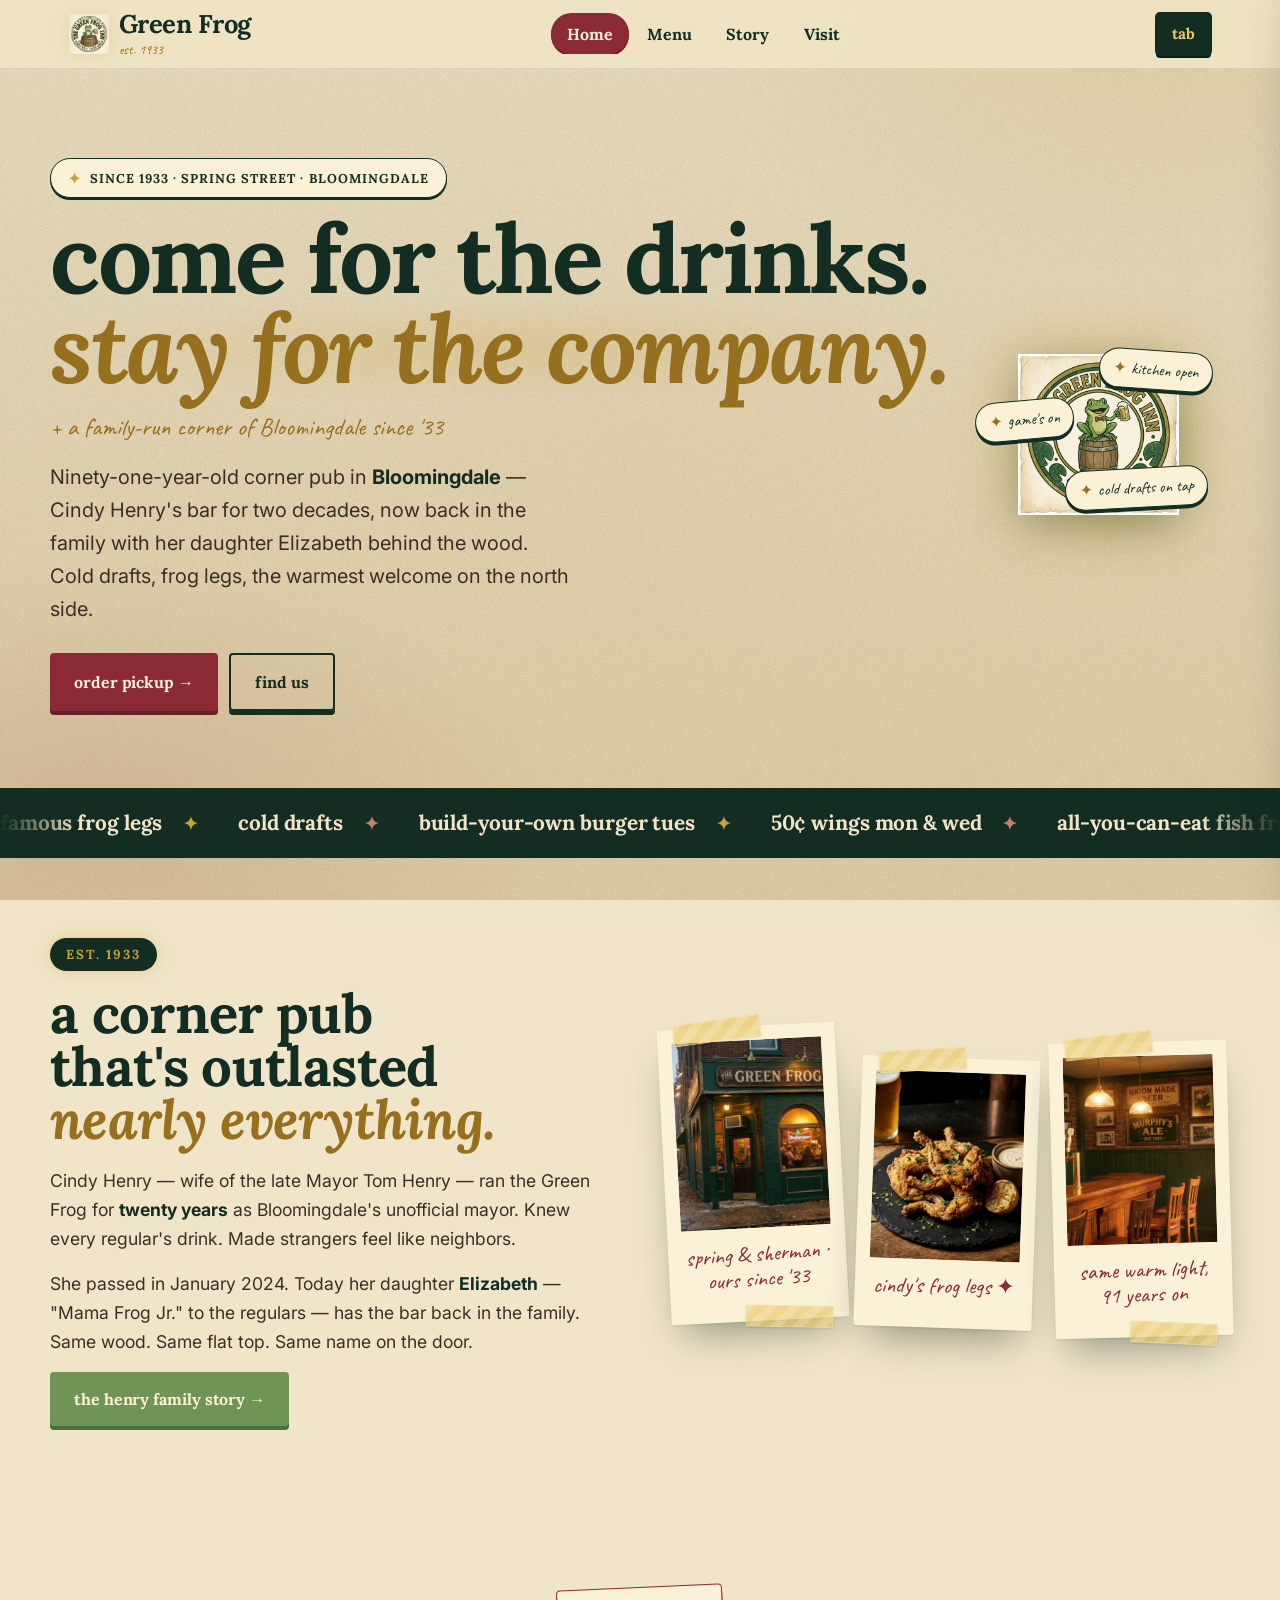
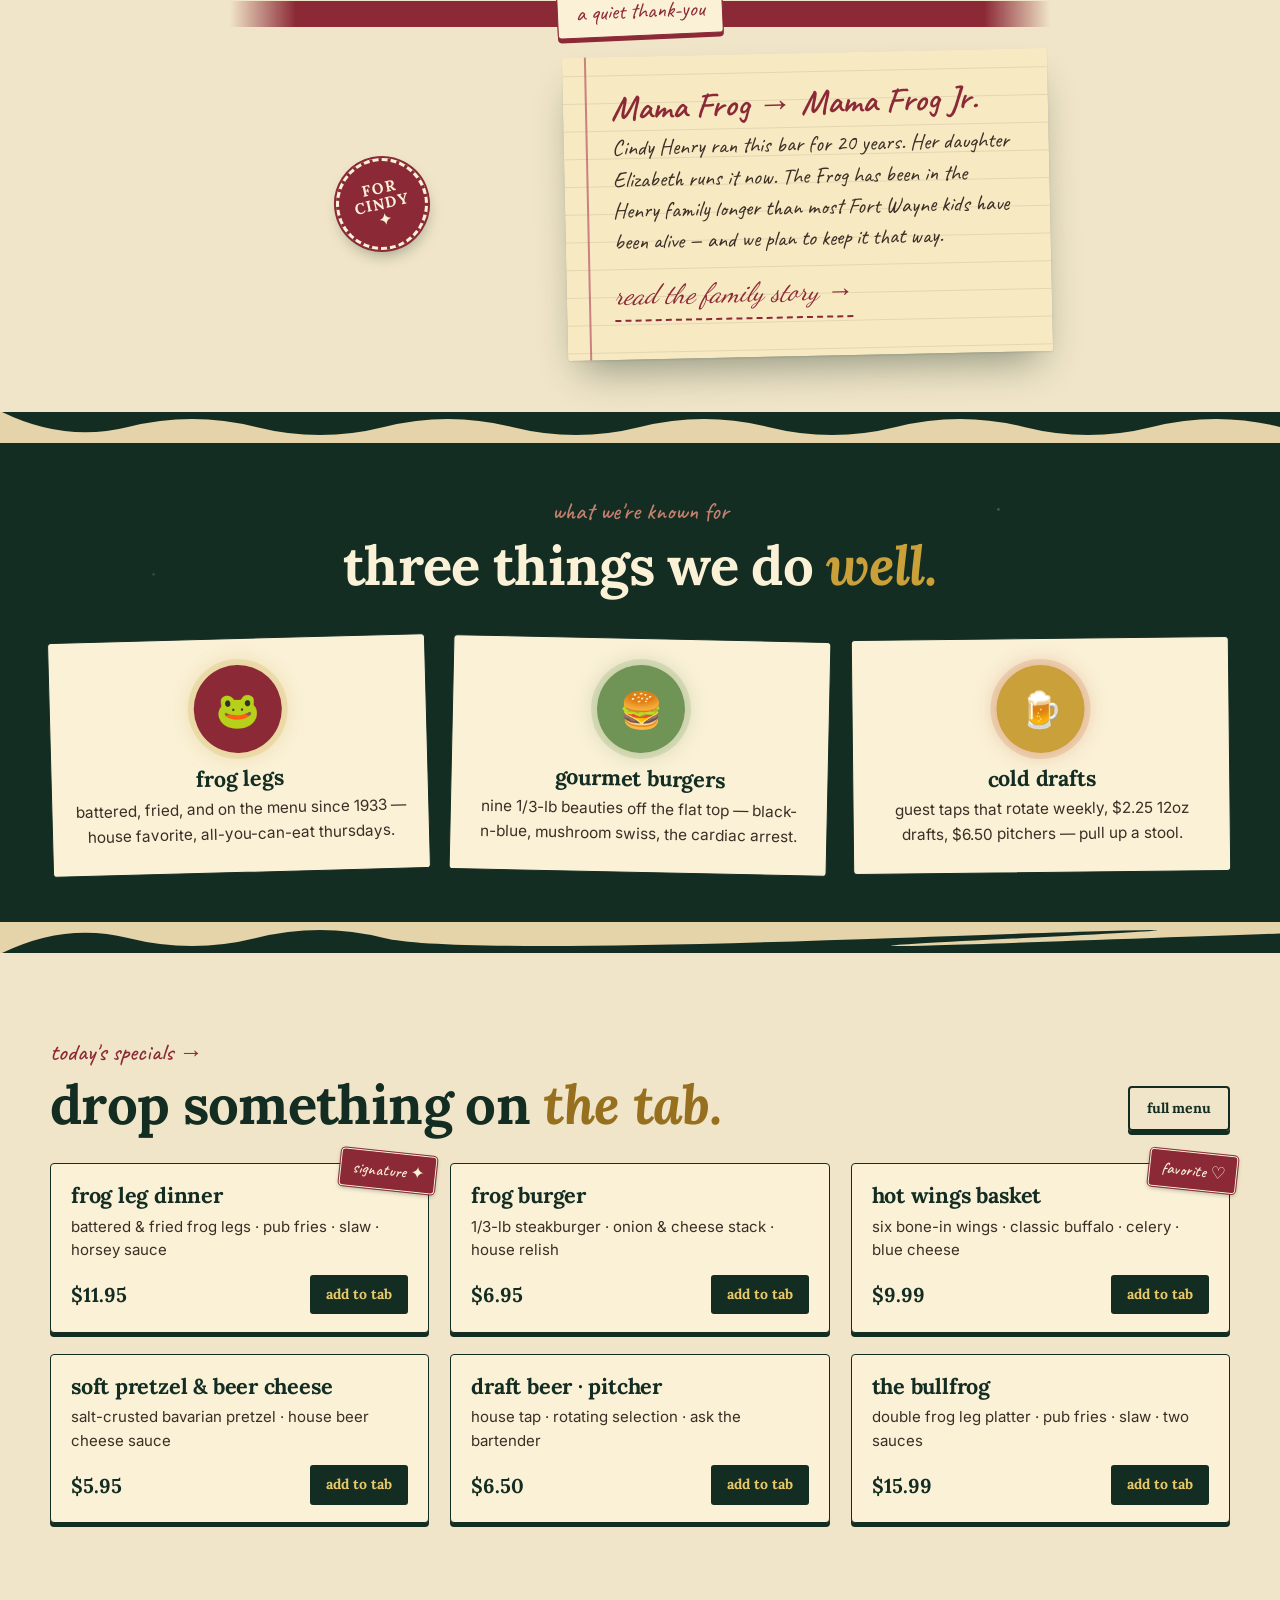
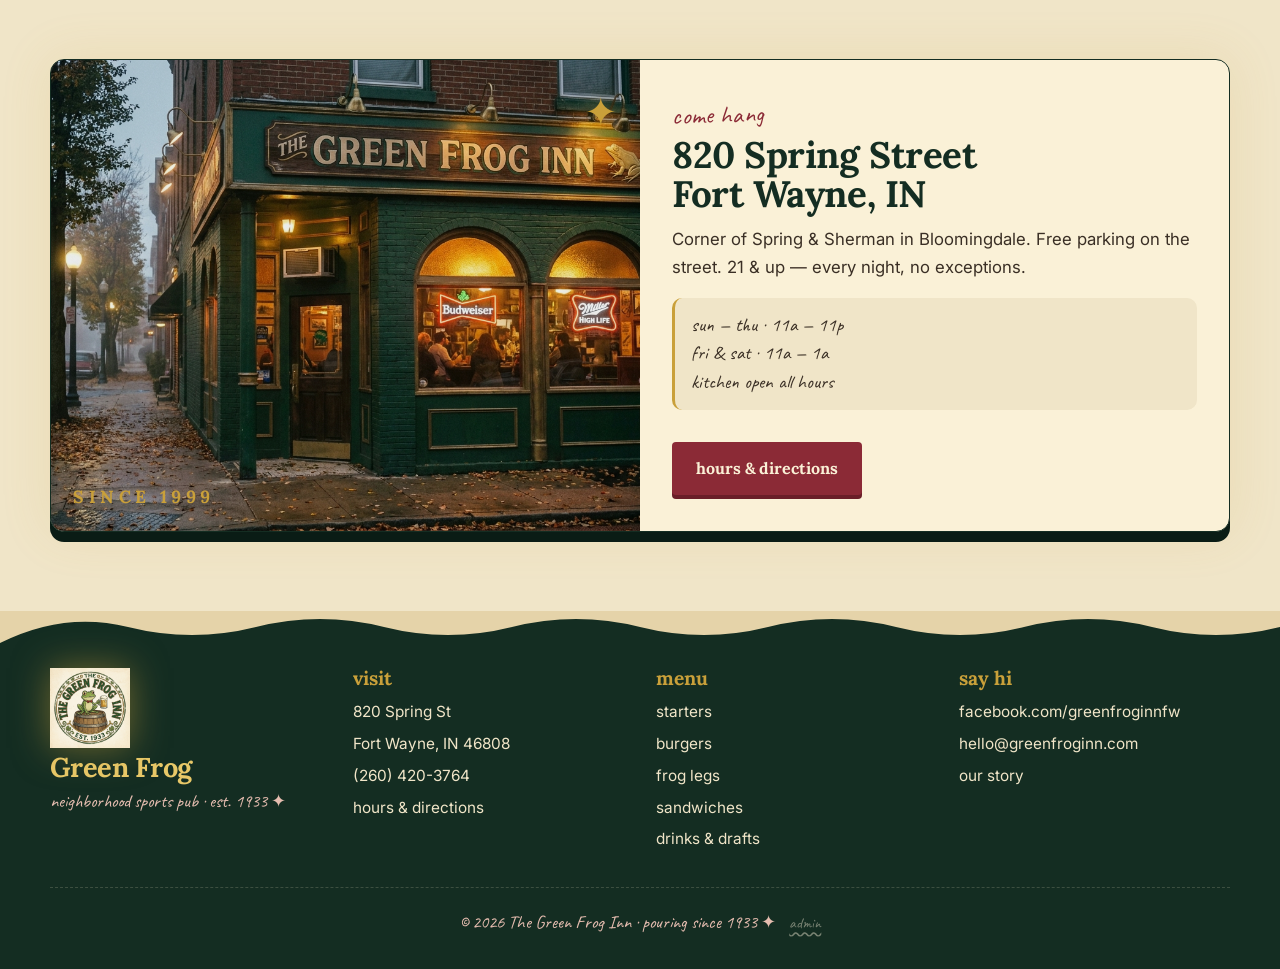
==== commit 4490bbb4: "restyle: family heirloom scrapbook — Henry family tribute, Lora + Caveat + oxblood Replaces the "win" ====
--- a/index.html
+++ b/index.html
@@ -9,10 +9,11 @@
   <link rel="icon" href="assets/img/frog-nav.png">
   <link rel="preconnect" href="https://fonts.googleapis.com">
   <link rel="preconnect" href="https://fonts.gstatic.com" crossorigin>
-  <link href="https://fonts.googleapis.com/css2?family=Caveat:wght@400;500;600;700&family=Inter:wght@400;500;600;700;800;900&family=Playfair+Display:ital,wght@0,400..900;1,400..900&display=swap" rel="stylesheet">
+  <link href="https://fonts.googleapis.com/css2?family=Caveat:wght@400;500;600;700&family=Dancing+Script:wght@500;600;700&family=Inter:wght@400;500;600;700;800;900&family=Lora:ital,wght@0,400..700;1,400..700&display=swap" rel="stylesheet">
   <link rel="stylesheet" href="assets/css/base.css">
   <link rel="stylesheet" href="assets/css/components.css">
   <link rel="stylesheet" href="assets/css/pages.css">
+  <link rel="stylesheet" href="assets/css/scrapbook.css">
 </head>
 <body>
 
@@ -51,11 +52,12 @@
         <span>come for the drinks.</span>
         <span class="hero__title-glow">stay for the company.</span>
       </h1>
-      <span class="hero__hand-tag" data-reveal data-reveal-delay="2">+ frog legs done right since the great depression</span>
+      <span class="hero__hand-tag" data-reveal data-reveal-delay="2">+ a family-run corner of Bloomingdale since '33</span>
       <p class="hero__lede" data-reveal data-reveal-delay="2">
-        A 90-year-old neighborhood sports pub on the corner of Sherman &amp; Spring in
-        <strong>Fort Wayne</strong> — pouring cold drafts, plating burgers, and frying
-        the city's best frog legs since 1933. The TV's on. The stool's open. Pull up.
+        Ninety-one-year-old corner pub in <strong>Bloomingdale</strong> — Cindy
+        Henry's bar for two decades, now back in the family with her daughter
+        Elizabeth behind the wood. Cold drafts, frog legs, the warmest welcome
+        on the north side.
       </p>
       <div class="hero__ctas" data-reveal data-reveal-delay="3">
         <a class="btn btn--ember" href="menu.html">order pickup →</a>
@@ -94,34 +96,59 @@
       <span class="story__since">EST. 1933</span>
       <h2>a corner pub<br>that's outlasted<br><em>nearly everything.</em></h2>
       <p>
-        The Green Frog opened on the corner of Spring &amp; Sherman in <strong>1933</strong>,
-        right after Prohibition ended — a tiny neighborhood watering hole that wasn't
-        trying to be anything more than a place where you could sit, talk, and get
-        a cold one. Almost a century later, that's still all we're trying to do.
+        Cindy Henry — wife of the late Mayor Tom Henry — ran the Green Frog
+        for <strong>twenty years</strong> as Bloomingdale's unofficial mayor.
+        Knew every regular's drink. Made strangers feel like neighbors.
       </p>
       <p>
-        Eric brought the Frog back to its roots in <strong>October 2024</strong> —
-        same dim warm lighting, same dark wood bar, same neighborhood. New taps,
-        new burgers, same frog legs the regulars never let us take off the menu.
-      </p>
-      <a class="btn btn--moss" href="story.html">read the story</a>
+        She passed in January 2024. Today her daughter <strong>Elizabeth</strong>
+        — "Mama Frog Jr." to the regulars — has the bar back in the family.
+        Same wood. Same flat top. Same name on the door.
+      </p>
+      <a class="btn btn--moss" href="story.html">the henry family story →</a>
     </div>
     <div class="story__photos" data-reveal data-reveal-delay="2">
-      <figure class="polaroid polaroid--tilt-l">
+      <figure class="polaroid polaroid--tilt-l taped">
         <img src="assets/img/storefront.png" alt="The Green Frog Inn corner pub at twilight, warm amber glow inside the windows">
-        <figcaption>the corner on spring &amp; sherman</figcaption>
+        <figcaption>spring &amp; sherman · ours since '33</figcaption>
       </figure>
-      <figure class="polaroid polaroid--tilt-r">
+      <figure class="polaroid polaroid--tilt-r taped taped--single">
         <img src="assets/img/frog-legs.png" alt="A plate of crispy golden fried frog legs with parsley and lemon">
-        <figcaption>house frog legs ✦</figcaption>
+        <figcaption>cindy's frog legs ✦</figcaption>
       </figure>
-      <figure class="polaroid polaroid--tilt-c">
+      <figure class="polaroid polaroid--tilt-c taped">
         <img src="assets/img/interior.png" alt="Cozy 1933 pub interior with brass beer taps, dark wood bar, and warm tungsten lights">
-        <figcaption>same warm light, 90 years on</figcaption>
+        <figcaption>same warm light, 91 years on</figcaption>
       </figure>
     </div>
   </div>
 </section>
+
+<!-- ========== HENRY FAMILY CALLOUT (subtle) ========== -->
+<section class="wrap-narrow section-tight" data-reveal>
+  <div class="ribbon"><span class="ribbon__label">a quiet thank-you</span></div>
+  <div style="display:grid;grid-template-columns:1fr 1.6fr;gap:2rem;align-items:center;margin-top:1rem" class="henry-callout">
+    <span class="sticker" style="justify-self:center">for<br>cindy<br>✦</span>
+    <div class="note-card" style="--rotate:-1.2deg">
+      <h3>Mama Frog → Mama Frog Jr.</h3>
+      <p>
+        Cindy Henry ran this bar for 20 years. Her daughter Elizabeth runs
+        it now. The Frog has been in the Henry family longer than most
+        Fort Wayne kids have been alive — and we plan to keep it that way.
+      </p>
+      <div class="note-card__signoff" style="display:flex;align-items:center;gap:.6rem">
+        <a href="story.html" style="color:var(--oxblood);border-bottom:2px dashed var(--oxblood);padding-bottom:1px">read the family story →</a>
+      </div>
+    </div>
+  </div>
+</section>
+
+<style>
+  @media (max-width: 720px) {
+    .henry-callout { grid-template-columns: 1fr !important; text-align: center; }
+    .henry-callout .sticker { margin: 0 auto; }
+  }
+</style>
 
 <!-- ========== HIGHLIGHTS ========== -->
 <section class="highlights">
--- a/assets/css/base.css
+++ b/assets/css/base.css
@@ -1,55 +1,70 @@
 /* =========================================================
-   THE GREEN FROG INN — Base + Tokens
-   "Pond & brass": neighborhood sports pub established 1933.
-   Vintage tavern. Forest green. Warm brass. Lily pads.
-   Come for the drinks, stay for the company.
+   THE GREEN FROG INN — Base + Tokens (v2 · scrapbook)
+   "From Mama Frog to Mama Frog Jr."
+   A family heirloom of a corner pub. Spring & Sherman, est. 1933.
+   Layout philosophy: scrapbook collage, taped polaroids, ribbon
+   dividers, handwritten margins. Imperfect on purpose.
    ========================================================= */
 
 :root {
   /* ---------- Color palette ---------- */
-  /* Forest — primary canvas (deep moss/pond green) */
-  --midnight:      #1B3329;  /* deep forest, almost black-green */
-  --midnight-deep: #0F1F18;  /* darkest pond ink */
-  --dusk:          #2E4D3C;  /* lighter forest */
-  --dusk-2:        #426B53;  /* hover/border forest */
-
-  /* Brass — primary accent (warm pub brass/gold) */
+  /* Forest — primary (deeper, more saturated than v1) */
+  --midnight:      #142D22;  /* deep forest, almost-black green */
+  --midnight-deep: #0A1C15;  /* darkest pond */
+  --dusk:          #2A4634;  /* lighter forest */
+  --dusk-2:        #406547;  /* hover/border */
+
+  /* Brass — secondary metallic accent (gilded letter, frame, scroll) */
   --ember:         #C9A03A;  /* warm brass */
-  --ember-deep:    #9D7C26;  /* deeper antiqued brass */
+  --ember-deep:    #966F1F;  /* deeper antiqued brass */
   --ember-glow:    #E8C868;  /* polished brass glow */
 
-  /* Honey — secondary warm (gilded gold) */
-  --honey:         #D9B65D;  /* honey gold */
-  --honey-soft:    #F2DD9C;  /* soft honey */
-
-  /* Moss — sage/lily-pad green accent */
+  /* Oxblood — the new heart accent (red ribbon, stamp, love letter) */
+  --oxblood:       #8B2A36;  /* warm oxblood red */
+  --oxblood-deep:  #6A1E28;  /* deep blood red */
+  --oxblood-soft:  #B85664;  /* soft rose-red */
+
+  /* Dusty rose — softer companion accent (Mama Frog energy) */
+  --rose:          #C8806E;  /* dusty rose */
+  --rose-soft:     #E6BDB0;  /* soft sand-pink */
+  --rose-deep:     #9B5947;  /* clay rose */
+
+  /* Moss — kept for variation */
   --moss:          #6F9456;  /* lily pad green */
   --moss-deep:     #4B6E3A;  /* leaf-back deep green */
 
-  /* Peach — copper rust accent (warm) */
-  --peach:         #C77441;  /* copper rust */
-  --peach-soft:    #E8C29B;  /* soft warm sand */
-
-  /* Parchment — page backdrop (aged paper) */
-  --cream:         #F2E7C7;  /* warm aged cream */
-  --cream-2:       #E8D9AE;  /* deeper cream parchment */
-  --cream-3:       #D3BD86;  /* sandstone */
-  --paper:         #FBF4DC;  /* lightest aged paper */
+  /* Honey — kept as warm yellow */
+  --honey:         #D9B65D;
+  --honey-soft:    #F2DD9C;
+
+  /* Peach is now mapped to dusty rose for cascade compatibility */
+  --peach:         var(--rose);
+  --peach-soft:    var(--rose-soft);
+
+  /* Parchment — page backdrops (more aged, more newsprint) */
+  --cream:         #F0E5C8;  /* aged scrapbook page */
+  --cream-2:       #E5D3A9;  /* deeper aged paper */
+  --cream-3:       #C8AB75;  /* tan masking tape */
+  --paper:         #FAF1D7;  /* lightest newsprint */
+  --paper-warm:    #F7E9C2;  /* warmer notepaper */
 
   /* Neutrals */
-  --ink:           #1A1410;  /* darkest brown-black */
-  --ink-soft:      #3A2F25;  /* warm dark */
+  --ink:           #1A1410;
+  --ink-soft:      #3A2F25;
+  --ink-fade:      #5B4A38;  /* softer ink for handwritten captions */
   --bone:          #FCF6E2;
 
-  /* Pond / frog accent */
-  --pond:          #0F2D24;  /* deep pond water */
-  --frog-belly:    #E8DC9B;  /* pale frog-belly yellow-cream */
-  --lily-bloom:    #F2C2D8;  /* lily bloom pink (subtle accent) */
-
-  /* ---------- Type ---------- */
-  --font-display: 'Playfair Display', 'Iowan Old Style', Georgia, serif;
+  /* Pond / frog */
+  --pond:          #0F2D24;
+  --frog-belly:    #E8DC9B;
+  --tape:          rgba(232, 200, 104, .65); /* translucent masking tape */
+  --tape-shadow:   rgba(20, 45, 34, .12);
+
+  /* ---------- Type — heirloom letter feel ---------- */
+  --font-display: 'Lora', 'Iowan Old Style', Georgia, serif;
   --font-body:    'Inter', system-ui, -apple-system, sans-serif;
   --font-hand:    'Caveat', 'Bradley Hand', cursive;
+  --font-script:  'Dancing Script', 'Caveat', cursive;
   --font-mono:    'JetBrains Mono', 'Courier New', monospace;
 
   /* ---------- Sizing ---------- */
@@ -59,42 +74,40 @@
   --fs-h6:      1.15rem;
   --fs-h5:      1.4rem;
   --fs-h4:      1.85rem;
-  --fs-h3:      2.4rem;
-  --fs-h2:      clamp(2rem, 4.6vw, 3.6rem);
-  --fs-h1:      clamp(2.2rem, 7vw, 5.6rem);
+  --fs-h3:      2.3rem;
+  --fs-h2:      clamp(2rem, 4.6vw, 3.4rem);
+  --fs-h1:      clamp(2.1rem, 7vw, 5.2rem);
   --fs-mega:    clamp(3.4rem, 11vw, 8.4rem);
 
   /* ---------- Spacing ---------- */
-  --gap-1: .35rem;
-  --gap-2: .7rem;
-  --gap-3: 1.1rem;
-  --gap-4: 1.6rem;
-  --gap-5: 2.4rem;
-  --gap-6: 3.5rem;
-  --gap-7: 5rem;
-  --gap-8: 7rem;
+  --gap-1: .35rem;  --gap-2: .7rem;  --gap-3: 1.1rem;
+  --gap-4: 1.6rem;  --gap-5: 2.4rem; --gap-6: 3.5rem;
+  --gap-7: 5rem;    --gap-8: 7rem;
 
   /* ---------- Radii ---------- */
   --r-blob:   55% 45% 60% 40% / 40% 55% 45% 60%;
   --r-blob-2: 38% 62% 45% 55% / 60% 30% 70% 40%;
   --r-pill:   999px;
-  --r-card:   16px;
-  --r-soft:   12px;
-
-  /* ---------- Shadows ---------- */
-  --sh-paper:    0 1px 0 rgba(15,31,24,.04), 0 18px 32px -14px rgba(15,31,24,.28);
-  --sh-pop:      0 6px 0 var(--midnight);
-  --sh-pop-sm:   0 4px 0 var(--midnight);
+  --r-card:   14px;
+  --r-soft:   10px;
+  --r-paper:  2px;        /* paper edges are nearly square */
+
+  /* ---------- Shadows — softer, paper-lifted ---------- */
+  --sh-paper:    0 1px 2px rgba(20,45,34,.08), 0 12px 24px -10px rgba(20,45,34,.30);
+  --sh-tape:     0 4px 10px -3px rgba(20,45,34,.25), 0 1px 0 rgba(255,255,255,.4) inset;
+  --sh-polaroid: 0 1px 2px rgba(20,45,34,.10), 0 22px 40px -14px rgba(20,45,34,.45);
+  --sh-pop:      0 5px 0 var(--midnight);
+  --sh-pop-sm:   0 3px 0 var(--midnight);
   --sh-pop-ember:0 4px 0 var(--ember-deep);
-  --sh-glow:     0 0 24px rgba(201,160,58,.45), 0 0 50px rgba(201,160,58,.18);
-  --sh-glow-sm:  0 0 14px rgba(201,160,58,.55);
-  --sh-glow-moss:0 0 18px rgba(111,148,86,.40);
+  --sh-glow:     0 0 22px rgba(201,160,58,.40), 0 0 48px rgba(201,160,58,.16);
+  --sh-glow-sm:  0 0 12px rgba(201,160,58,.50);
+  --sh-glow-rose:0 0 18px rgba(200,128,110,.35);
 
   /* ---------- Motion ---------- */
-  --ease-glow:    cubic-bezier(.22,.61,.36,1);
-  --ease-bouncy:  cubic-bezier(.34,1.32,.64,1);
-  --ease-soft:    cubic-bezier(.4,.05,.2,1);
-  --ease-hop:     cubic-bezier(.5,1.8,.4,.9);
+  --ease-glow:   cubic-bezier(.22,.61,.36,1);
+  --ease-bouncy: cubic-bezier(.34,1.32,.64,1);
+  --ease-soft:   cubic-bezier(.4,.05,.2,1);
+  --ease-hop:    cubic-bezier(.5,1.8,.4,.9);
 }
 
 /* ---------- Reset ---------- */
@@ -104,7 +117,7 @@
   font-family: var(--font-body);
   font-size: var(--fs-body);
   font-weight: 400;
-  line-height: 1.6;
+  line-height: 1.65;
   color: var(--ink-soft);
   background: var(--cream);
   overflow-x: hidden;
@@ -119,22 +132,22 @@
 ul { list-style: none; }
 input, textarea, select { font: inherit; color: inherit; }
 
-/* ---------- Page atmosphere — aged parchment + pond mist ---------- */
+/* ---------- Page atmosphere — aged newsprint + faint stains ---------- */
 body::before {
   content: "";
   position: fixed; inset: 0; z-index: 0; pointer-events: none;
-  opacity: .25; mix-blend-mode: multiply;
-  background-image: url("data:image/svg+xml;utf8,<svg xmlns='http://www.w3.org/2000/svg' width='260' height='260'><filter id='n'><feTurbulence type='fractalNoise' baseFrequency='1.5' numOctaves='2' stitchTiles='stitch'/><feColorMatrix values='0 0 0 0 0.12 0 0 0 0 0.10 0 0 0 0 0.07 0 0 0 0.55 0'/></filter><rect width='100%' height='100%' filter='url(%23n)'/></svg>");
-}
-
-/* Forest-to-amber wash, anchored to scroll — pond reflection */
+  opacity: .32; mix-blend-mode: multiply;
+  background-image: url("data:image/svg+xml;utf8,<svg xmlns='http://www.w3.org/2000/svg' width='340' height='340'><filter id='n'><feTurbulence type='fractalNoise' baseFrequency='1.2' numOctaves='2' stitchTiles='stitch'/><feColorMatrix values='0 0 0 0 0.15 0 0 0 0 0.12 0 0 0 0 0.08 0 0 0 0.6 0'/></filter><rect width='100%' height='100%' filter='url(%23n)'/></svg>");
+}
+
+/* Warm forest-to-rose wash, anchored to scroll */
 body::after {
   content: "";
   position: fixed; inset: 0; z-index: -1; pointer-events: none;
   background:
-    radial-gradient(55% 45% at 90% 0%, rgba(201,160,58,.22), transparent 70%),
-    radial-gradient(50% 40% at 8% 88%, rgba(75,110,58,.20), transparent 70%),
-    radial-gradient(30% 30% at 50% 50%, rgba(232,194,155,.10), transparent 70%),
+    radial-gradient(55% 45% at 90% 0%, rgba(201,160,58,.18), transparent 70%),
+    radial-gradient(50% 40% at 8% 90%, rgba(139,42,54,.12), transparent 70%),
+    radial-gradient(35% 35% at 50% 50%, rgba(232,194,155,.12), transparent 70%),
     linear-gradient(180deg, var(--cream) 0%, var(--cream-2) 100%);
 }
 
@@ -143,32 +156,37 @@
 /* ---------- Typography presets ---------- */
 .eyebrow {
   font-family: var(--font-hand);
-  font-size: 1.4rem;
-  color: var(--ember-deep);
+  font-size: 1.55rem;
+  color: var(--oxblood);
   display: inline-block;
-  letter-spacing: .02em;
+  letter-spacing: .015em;
+  transform: rotate(-1.5deg);
 }
 .hand {
   font-family: var(--font-hand);
-  color: var(--ember-deep);
+  color: var(--oxblood);
   font-weight: 500;
 }
+.hand--brass { color: var(--ember-deep); }
+.hand--ink   { color: var(--ink-fade); }
+
 .display {
   font-family: var(--font-display);
-  font-weight: 800;
-  letter-spacing: -.02em;
-  line-height: .95;
+  font-weight: 700;
+  font-style: italic;
+  letter-spacing: -.015em;
+  line-height: 1.0;
   color: var(--midnight);
 }
 
 h1, h2, h3, h4 {
   font-family: var(--font-display);
-  font-weight: 800;
-  line-height: 1.05;
-  letter-spacing: -.018em;
+  font-weight: 700;
+  line-height: 1.08;
+  letter-spacing: -.012em;
   color: var(--midnight);
 }
-h1 { font-size: var(--fs-h1); line-height: 1.0; }
+h1 { font-size: var(--fs-h1); line-height: 1.02; }
 h2 { font-size: var(--fs-h2); }
 h3 { font-size: var(--fs-h3); }
 h4 { font-size: var(--fs-h4); }
@@ -176,7 +194,7 @@
 strong { color: var(--midnight); font-weight: 700; }
 em {
   font-style: italic;
-  color: var(--ember-deep);
+  color: var(--oxblood);
   font-family: var(--font-display);
 }
 
@@ -187,11 +205,11 @@
 .section-tight { padding-block: var(--gap-6); }
 
 /* ---------- Selection / Focus ---------- */
-::selection { background: var(--ember); color: var(--midnight); }
+::selection { background: var(--oxblood); color: var(--paper); }
 :focus-visible {
-  outline: 2px solid var(--ember-deep);
+  outline: 2px solid var(--oxblood);
   outline-offset: 3px;
-  border-radius: 6px;
+  border-radius: 4px;
 }
 
 /* ---------- Reveal on scroll ---------- */
@@ -206,63 +224,38 @@
 [data-reveal][data-reveal-delay="3"] { transition-delay: .28s; }
 [data-reveal][data-reveal-delay="4"] { transition-delay: .38s; }
 
-/* ---------- Brass glow animation (signature) ---------- */
+/* JS-fallback: if Intersection Observer never fires (slow paint, screenshot
+   capture, reduced-motion), reveal everything after 1.2s so content is never
+   permanently invisible. */
+@keyframes scrapbook-fallback-reveal { to { opacity: 1; transform: none; } }
+[data-reveal]:not(.is-revealed) {
+  animation: scrapbook-fallback-reveal .8s var(--ease-soft) 1.2s forwards;
+}
+
+/* ---------- Brass / rose glow animations ---------- */
 @keyframes ember-pulse {
-  0%, 100% {
-    box-shadow:
-      0 0 0 rgba(201,160,58,0),
-      0 0 18px rgba(201,160,58,.45),
-      0 0 40px rgba(201,160,58,.18);
-  }
-  50% {
-    box-shadow:
-      0 0 2px rgba(232,200,104,.7),
-      0 0 36px rgba(201,160,58,.65),
-      0 0 70px rgba(201,160,58,.35);
-  }
-}
-
-/* ---------- Lily pad drift (replaces firefly drift) ---------- */
+  0%, 100% { box-shadow: 0 0 0 rgba(201,160,58,0), 0 0 18px rgba(201,160,58,.40), 0 0 40px rgba(201,160,58,.18); }
+  50%      { box-shadow: 0 0 2px rgba(232,200,104,.70), 0 0 32px rgba(201,160,58,.60), 0 0 70px rgba(201,160,58,.30); }
+}
 @keyframes firefly-drift {
   0%, 100% { transform: translate(0, 0) rotate(0deg); }
   25%      { transform: translate(8px, -10px) rotate(6deg); }
   50%      { transform: translate(-4px, -18px) rotate(-4deg); }
   75%      { transform: translate(-10px, -6px) rotate(3deg); }
 }
-
-/* ---------- Frog hop (the signature motion) ---------- */
 @keyframes frog-hop {
   0%, 60%, 100% { transform: translateY(0); }
   20%           { transform: translateY(-14px) scaleY(.96); }
   35%           { transform: translateY(-6px)  scaleY(1.06); }
 }
-
-/* ---------- Pond ripple ---------- */
-@keyframes pond-ripple {
-  0%   { transform: scale(.85); opacity: 0; }
-  20%  { opacity: .6; }
-  100% { transform: scale(1.8); opacity: 0; }
-}
-
-/* ---------- Brass flicker (lantern flicker, gentle) ---------- */
 @keyframes glow-flicker {
-  0%, 100% { opacity: .9;  filter: brightness(1); }
-  45%      { opacity: 1;   filter: brightness(1.12); }
-  55%      { opacity: .8;  filter: brightness(.94); }
-}
-
-/* ---------- Bubble float (rising bubbles in hero) ---------- */
-@keyframes bubble-rise {
-  0%   { transform: translateY(0)     scale(.85); opacity: 0; }
-  10%  { opacity: .8; }
-  90%  { opacity: .55; }
-  100% { transform: translateY(-180px) scale(1.15); opacity: 0; }
-}
-
-/* ---------- Beer foam wobble (subtle, for accents) ---------- */
-@keyframes foam-wobble {
-  0%, 100% { transform: translateY(0)  rotate(0deg); }
-  50%      { transform: translateY(-2px) rotate(.6deg); }
+  0%, 100% { opacity: .9; filter: brightness(1); }
+  45%      { opacity: 1;  filter: brightness(1.12); }
+  55%      { opacity: .8; filter: brightness(.94); }
+}
+@keyframes paper-sway {
+  0%, 100% { transform: rotate(var(--rotate, -2deg)); }
+  50%      { transform: rotate(calc(var(--rotate, -2deg) + 0.8deg)) translateY(-2px); }
 }
 
 /* ---------- Reduced motion ---------- */
@@ -273,4 +266,5 @@
     transition-duration: 0.01ms !important;
     scroll-behavior: auto !important;
   }
-}
+  [data-reveal]:not(.is-revealed) { opacity: 1; transform: none; }
+}
--- a/assets/css/scrapbook.css
+++ b/assets/css/scrapbook.css
@@ -0,0 +1,450 @@
+/* =========================================================
+   v2 · SCRAPBOOK COMPONENTS
+   Tape strips, ticket stubs, receipts, ribbons, handwritten
+   captions. Cindy's clippings + Liz's notes on the bar wall.
+   ========================================================= */
+
+/* ---------- Tape strips ---------- */
+.taped { position: relative; }
+.taped::before,
+.taped::after {
+  content: "";
+  position: absolute;
+  width: 88px; height: 22px;
+  background: var(--tape);
+  border-radius: 2px;
+  box-shadow: 0 1px 2px var(--tape-shadow), inset 0 0 0 1px rgba(255,255,255,.25);
+  z-index: 3;
+  pointer-events: none;
+  background-image:
+    repeating-linear-gradient(135deg,
+      rgba(255,255,255,.18) 0 8px,
+      transparent 8px 16px);
+}
+.taped::before { top: -8px; left: 16px; transform: rotate(-5deg); }
+.taped::after  { bottom: -8px; right: 16px; transform: rotate(4deg); }
+.taped--single::after { display: none; }
+.taped--corner-tl::before {
+  top: -10px; left: -10px;
+  width: 60px; height: 18px;
+  transform: rotate(-42deg);
+}
+
+/* ---------- Polaroid v2 ---------- */
+.polaroid {
+  background: var(--paper);
+  padding: 14px 14px 30px;
+  border-radius: var(--r-paper);
+  box-shadow: var(--sh-polaroid);
+  position: relative;
+  --rotate: -2deg;
+  transform: rotate(var(--rotate));
+  transition: transform .35s var(--ease-glow), box-shadow .35s;
+}
+.polaroid:hover {
+  transform: rotate(calc(var(--rotate) * 0.4)) translateY(-3px);
+  box-shadow: 0 2px 4px rgba(20,45,34,.10), 0 30px 50px -16px rgba(20,45,34,.55);
+}
+.polaroid img {
+  width: 100%; aspect-ratio: 4/5; object-fit: cover;
+  border-radius: 1px;
+  background: var(--cream-3);
+  filter: saturate(.92) contrast(1.02);
+}
+.polaroid figcaption {
+  margin-top: 14px;
+  font-family: var(--font-hand);
+  font-size: 1.4rem;
+  color: var(--oxblood);
+  text-align: center;
+  transform: rotate(-1deg);
+  line-height: 1.1;
+}
+.polaroid--tilt-l { --rotate: -3.4deg; }
+.polaroid--tilt-r { --rotate:  2.6deg; }
+.polaroid--tilt-c { --rotate: -.7deg;  }
+
+/* ---------- Receipt ---------- */
+.receipt {
+  background: var(--paper);
+  padding: 1.4rem 1.6rem 1.6rem;
+  border-radius: 2px;
+  font-family: var(--font-mono);
+  font-size: .92rem;
+  color: var(--ink);
+  line-height: 1.55;
+  max-width: 320px;
+  box-shadow: var(--sh-paper);
+  position: relative;
+  --rotate: -1.4deg;
+  transform: rotate(var(--rotate));
+}
+.receipt::before,
+.receipt::after {
+  content: "";
+  position: absolute; left: 0; right: 0;
+  height: 10px;
+  background:
+    radial-gradient(circle at 6px 50%, var(--cream) 5px, transparent 6px) repeat-x;
+  background-size: 12px 10px;
+}
+.receipt::before { top: -1px; }
+.receipt::after  { bottom: -1px; transform: scaleY(-1); }
+.receipt__head {
+  text-align: center;
+  border-bottom: 1.5px dashed var(--ink-fade);
+  padding-bottom: .6rem;
+  margin-bottom: .8rem;
+  font-family: var(--font-display);
+  font-weight: 700;
+  letter-spacing: .04em;
+  text-transform: uppercase;
+}
+.receipt__row { display: flex; justify-content: space-between; margin: .25rem 0; }
+.receipt__row span:last-child { font-weight: 700; }
+.receipt__total {
+  border-top: 1.5px dashed var(--ink-fade);
+  margin-top: .8rem; padding-top: .6rem;
+  font-family: var(--font-display);
+  font-weight: 700; letter-spacing: .04em;
+  text-transform: uppercase; font-size: 1.05rem;
+  display: flex; justify-content: space-between;
+}
+.receipt__note {
+  text-align: center; margin-top: .8rem;
+  font-family: var(--font-hand); font-size: 1.2rem;
+  color: var(--oxblood); transform: rotate(-1deg);
+}
+
+/* ---------- Ticket stub ---------- */
+.ticket {
+  display: grid;
+  grid-template-columns: 1fr auto;
+  background: var(--paper-warm);
+  border: 1.5px solid var(--midnight);
+  border-radius: 4px;
+  position: relative;
+  box-shadow: var(--sh-paper);
+  overflow: hidden;
+  --rotate: -1.2deg;
+  transform: rotate(var(--rotate));
+  transition: transform .3s var(--ease-bouncy);
+}
+.ticket:hover { transform: rotate(calc(var(--rotate) * 0.3)) translateY(-2px); }
+.ticket__body {
+  padding: 1rem 1.2rem;
+  border-right: 2px dashed var(--midnight);
+  position: relative;
+}
+.ticket__body::before,
+.ticket__body::after {
+  content: "";
+  position: absolute; right: -8px;
+  width: 16px; height: 16px;
+  background: var(--cream);
+  border: 1.5px solid var(--midnight);
+  border-radius: 50%;
+}
+.ticket__body::before { top: -8px; }
+.ticket__body::after  { bottom: -8px; }
+.ticket__head { display: flex; align-items: baseline; gap: .6rem; margin-bottom: .35rem; }
+.ticket__num {
+  font-family: var(--font-mono);
+  font-size: .8rem; color: var(--ink-fade); letter-spacing: .08em;
+}
+.ticket__title {
+  font-family: var(--font-display);
+  font-weight: 700; color: var(--midnight);
+  font-size: 1.2rem; line-height: 1.15;
+}
+.ticket__sub { color: var(--ink-soft); font-size: .95rem; margin-top: .15rem; }
+.ticket__date {
+  padding: 1rem 1.2rem;
+  background: var(--oxblood); color: var(--paper);
+  display: grid; place-items: center;
+  text-align: center; min-width: 90px;
+}
+.ticket__day {
+  font-family: var(--font-display);
+  font-weight: 700; font-size: 1.8rem; line-height: 1;
+}
+.ticket__month {
+  font-family: var(--font-hand);
+  font-size: 1.1rem; margin-top: .15rem; opacity: .95;
+}
+
+/* ---------- Ribbon divider ---------- */
+.ribbon {
+  display: block; width: 100%;
+  position: relative; margin-block: var(--gap-4);
+  height: 40px;
+}
+.ribbon::before {
+  content: "";
+  position: absolute; inset: 14px 0 0 0;
+  background: var(--oxblood);
+  -webkit-mask: linear-gradient(90deg, transparent 0, black 8%, black 92%, transparent 100%);
+          mask: linear-gradient(90deg, transparent 0, black 8%, black 92%, transparent 100%);
+  box-shadow: 0 4px 6px -3px rgba(20,45,34,.4);
+}
+.ribbon::after {
+  content: "";
+  position: absolute; top: 26px; left: 50%;
+  width: 0; height: 0;
+  transform: translateX(-50%);
+  border-left: 14px solid transparent;
+  border-right: 14px solid transparent;
+  border-top: 14px solid var(--oxblood-deep);
+  filter: drop-shadow(0 2px 1px rgba(0,0,0,.2));
+}
+.ribbon__label {
+  position: absolute; left: 50%; top: 0;
+  transform: translate(-50%, 0) rotate(-2.5deg);
+  background: var(--paper);
+  border: 1.5px solid var(--oxblood);
+  padding: .3rem 1.1rem .35rem;
+  font-family: var(--font-hand);
+  font-size: 1.4rem; color: var(--oxblood);
+  border-radius: 4px;
+  box-shadow: 0 4px 0 var(--oxblood);
+  z-index: 2; white-space: nowrap;
+}
+
+/* ---------- Handwritten caption ---------- */
+.caption-hand {
+  font-family: var(--font-hand);
+  font-size: 1.5rem;
+  color: var(--ink-fade);
+  line-height: 1.15;
+  letter-spacing: .005em;
+  display: inline-block;
+  transform: rotate(-1.8deg);
+}
+.caption-hand--rose { color: var(--oxblood); }
+.caption-hand--ink  { color: var(--ink-soft); }
+
+/* ---------- Sticker ---------- */
+.sticker {
+  display: inline-grid; place-items: center;
+  width: 92px; height: 92px;
+  border-radius: 50%;
+  background: var(--oxblood); color: var(--paper);
+  font-family: var(--font-display); font-weight: 800;
+  font-size: .95rem; text-transform: uppercase;
+  letter-spacing: .06em; text-align: center;
+  line-height: 1.05; padding: 0 .5rem;
+  border: 3px dashed var(--paper);
+  outline: 2px solid var(--oxblood);
+  box-shadow: 0 8px 16px -4px rgba(20,45,34,.4);
+  transform: rotate(-12deg);
+}
+.sticker--brass { background: var(--ember); color: var(--midnight); border-color: var(--midnight); outline-color: var(--ember); }
+.sticker--moss  { background: var(--moss); color: var(--paper); border-color: var(--paper); outline-color: var(--moss-deep); }
+
+/* ---------- Note card (Mama Frog tribute) ---------- */
+.note-card {
+  position: relative;
+  background: var(--paper-warm);
+  padding: 2rem 2.2rem 2.4rem;
+  border-radius: 2px;
+  box-shadow: var(--sh-polaroid);
+  --rotate: -.8deg;
+  transform: rotate(var(--rotate));
+  background-image:
+    linear-gradient(transparent 0, transparent calc(1.65em - 1px), rgba(91,74,56,.12) calc(1.65em - 1px), rgba(91,74,56,.12) 1.65em, transparent 1.65em);
+  background-size: 100% 1.65em;
+  background-position: 0 1.2rem;
+}
+.note-card::before {
+  content: "";
+  position: absolute; left: 1.4rem; top: 0; bottom: 0;
+  width: 2px; background: var(--oxblood-soft); opacity: .7;
+}
+.note-card h3 {
+  font-family: var(--font-hand);
+  font-size: 2.2rem; color: var(--oxblood);
+  font-weight: 600; line-height: 1.05;
+  margin-bottom: .4rem;
+  transform: rotate(-.5deg); padding-left: .8rem;
+}
+.note-card p {
+  font-family: var(--font-hand);
+  font-size: 1.4rem; line-height: 1.4;
+  color: var(--ink-soft);
+  padding-left: .8rem; max-width: 100%;
+}
+.note-card__signoff {
+  font-family: var(--font-script, var(--font-hand));
+  font-size: 1.7rem;
+  color: var(--oxblood);
+  margin-top: 1rem; padding-left: .8rem;
+  font-style: italic;
+}
+
+/* ---------- Timeline ---------- */
+.timeline {
+  position: relative; padding: 1rem 0;
+  display: flex; flex-direction: column; gap: 1.2rem;
+}
+.timeline::before {
+  content: "";
+  position: absolute; left: 24px; top: 0; bottom: 0;
+  width: 3px;
+  background: linear-gradient(180deg, var(--oxblood) 0, var(--oxblood-soft) 80%, transparent);
+  border-radius: 3px;
+}
+.timeline__entry {
+  display: grid; grid-template-columns: 56px 1fr;
+  gap: 1rem; align-items: start; position: relative;
+}
+.timeline__year {
+  width: 56px; height: 56px; border-radius: 50%;
+  background: var(--midnight); color: var(--ember-glow);
+  display: grid; place-items: center;
+  font-family: var(--font-display);
+  font-weight: 700; font-size: .9rem;
+  border: 3px solid var(--paper);
+  box-shadow: 0 0 0 2px var(--oxblood), 0 4px 8px rgba(20,45,34,.3);
+  position: relative; z-index: 2;
+}
+.timeline__year--rose { background: var(--oxblood); color: var(--paper); }
+.timeline__year--gold { background: var(--ember);   color: var(--midnight); }
+.timeline__body { padding-top: .3rem; }
+.timeline__title {
+  font-family: var(--font-display);
+  font-weight: 700; font-size: 1.35rem;
+  color: var(--midnight); line-height: 1.15;
+  margin-bottom: .2rem;
+}
+.timeline__caption {
+  font-family: var(--font-hand);
+  font-size: 1.15rem; color: var(--oxblood);
+  margin-bottom: .5rem;
+}
+.timeline__text {
+  color: var(--ink-soft); line-height: 1.6;
+  font-size: 1rem;
+}
+@media (max-width: 540px) {
+  .timeline::before { left: 18px; }
+  .timeline__entry { grid-template-columns: 44px 1fr; }
+  .timeline__year { width: 44px; height: 44px; font-size: .8rem; }
+}
+
+/* ---------- Family quote ---------- */
+.fam-quote {
+  font-family: var(--font-display);
+  font-style: italic; font-weight: 500;
+  font-size: clamp(1.4rem, 2.6vw, 2.2rem);
+  color: var(--midnight); line-height: 1.25;
+  text-align: center; position: relative;
+  padding: 1.6rem 2rem;
+  max-width: 720px; margin: 0 auto;
+}
+.fam-quote::before {
+  content: "\201C";
+  position: absolute; top: -.6rem; left: -.2rem;
+  font-family: Georgia, serif;
+  font-size: 6rem; color: var(--oxblood);
+  line-height: 1; opacity: .4;
+}
+.fam-quote::after {
+  content: "\201D";
+  position: absolute; bottom: -2.4rem; right: -.2rem;
+  font-family: Georgia, serif;
+  font-size: 6rem; color: var(--oxblood);
+  line-height: 1; opacity: .4;
+}
+.fam-quote__attr {
+  display: block; margin-top: 1.1rem;
+  font-family: var(--font-hand); font-style: normal;
+  font-size: 1.4rem; color: var(--oxblood); font-weight: 500;
+}
+
+/* ---------- Button overrides — softer, less plastic ---------- */
+.btn { border-radius: 4px; }
+.btn--ember {
+  background: var(--oxblood); color: var(--paper);
+  box-shadow: 0 4px 0 var(--oxblood-deep);
+}
+.btn--ember:hover {
+  background: var(--oxblood-deep);
+  box-shadow: 0 7px 0 var(--oxblood-deep), 0 0 24px rgba(139,42,54,.4);
+}
+.btn--moss { background: var(--moss); }
+.btn--ghost { border-radius: 4px; }
+
+/* ---------- Item card override — flatter, more notepad ---------- */
+.item-card {
+  background: var(--paper);
+  border: 1.5px solid var(--midnight);
+  border-radius: 4px;
+  box-shadow: 0 4px 0 var(--midnight);
+}
+.item-card:hover {
+  transform: translate(-2px, -3px);
+  box-shadow: 0 7px 0 var(--midnight), 0 0 22px rgba(139,42,54,.18);
+  border-color: var(--oxblood);
+}
+.item-card__name {
+  font-family: var(--font-display);
+  font-style: normal;
+  font-weight: 700;
+}
+.item-card__add {
+  background: var(--midnight);
+  color: var(--ember-glow);
+  border-radius: 3px;
+}
+.item-card__add:hover {
+  background: var(--oxblood);
+  color: var(--paper);
+  box-shadow: 0 0 14px rgba(139,42,54,.5);
+}
+.item-card__sticker {
+  background: var(--oxblood);
+  color: var(--paper);
+  font-family: var(--font-hand);
+  border: 1.5px solid var(--paper);
+  outline: 1.5px solid var(--oxblood);
+  border-radius: 4px;
+  padding: .25rem .7rem;
+  box-shadow: 0 2px 4px rgba(20,45,34,.3);
+}
+
+/* ---------- Nav override — softer ---------- */
+.nav { background: rgba(240,229,200,.85); }
+.nav.is-scrolled { background: rgba(240,229,200,.96); }
+.nav__link.is-active {
+  background: var(--oxblood);
+  color: var(--paper);
+  box-shadow: 0 2px 0 var(--oxblood-deep);
+}
+.nav__cart {
+  background: var(--midnight);
+  color: var(--ember-glow);
+  border-radius: 4px;
+}
+.nav__cart:hover { background: var(--oxblood); color: var(--paper); }
+
+/* ---------- Footer override ---------- */
+.footer { background: var(--midnight); color: var(--cream); }
+.footer__brand-text { color: var(--ember-glow); }
+
+/* ---------- Highlight cards: flatter, scrap-cards ---------- */
+.highlight {
+  background: var(--paper);
+  border: 1.5px solid var(--midnight);
+  border-radius: 4px;
+  box-shadow: 0 5px 0 var(--midnight);
+}
+.highlight:nth-child(1) { transform: rotate(-1.5deg); }
+.highlight:nth-child(2) { transform: rotate(1.2deg); }
+.highlight:nth-child(3) { transform: rotate(-.6deg); }
+.highlight:hover {
+  transform: translateY(-4px) rotate(.2deg);
+  box-shadow: 0 9px 0 var(--midnight), 0 0 28px rgba(139,42,54,.18);
+}
+.highlight:nth-child(1) .highlight__icon { background: var(--oxblood); color: var(--paper); }
+.highlight:nth-child(2) .highlight__icon { background: var(--moss); color: var(--paper); }
+.highlight:nth-child(3) .highlight__icon { background: var(--ember); color: var(--midnight); }
